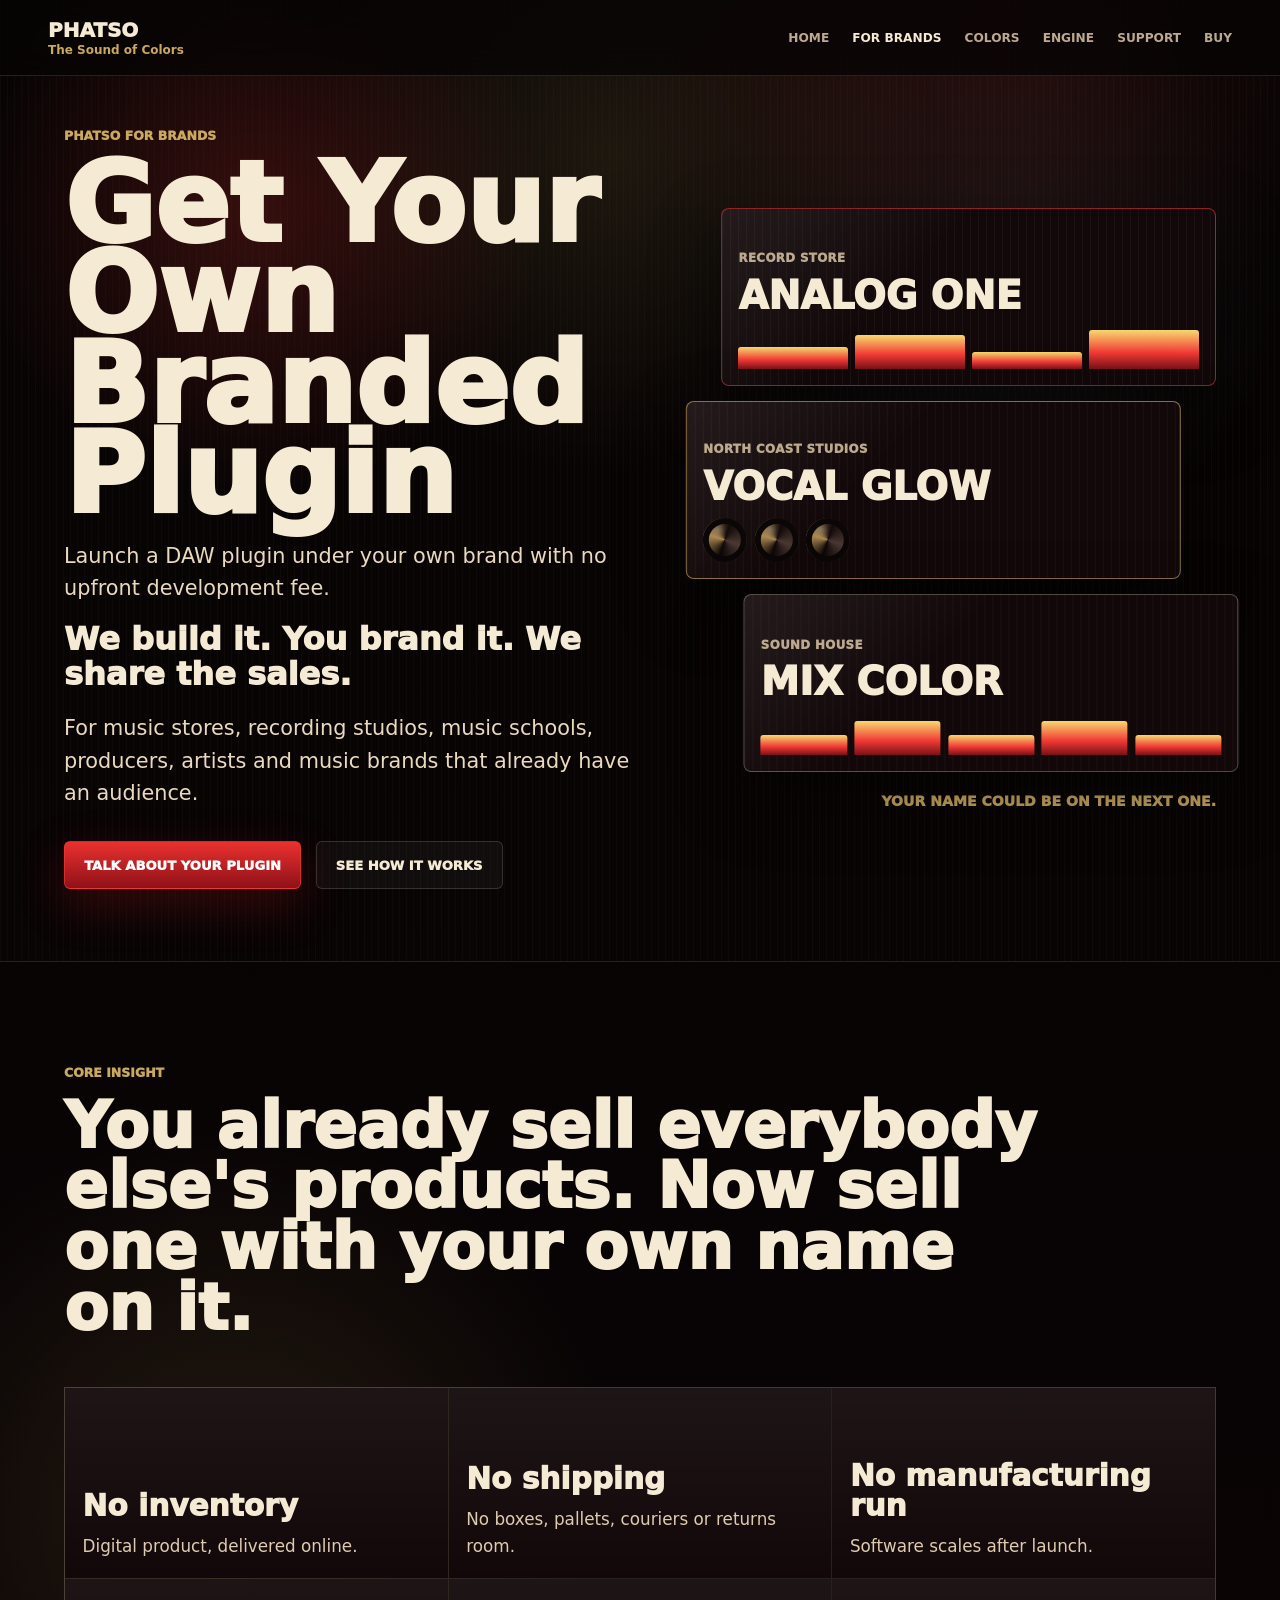
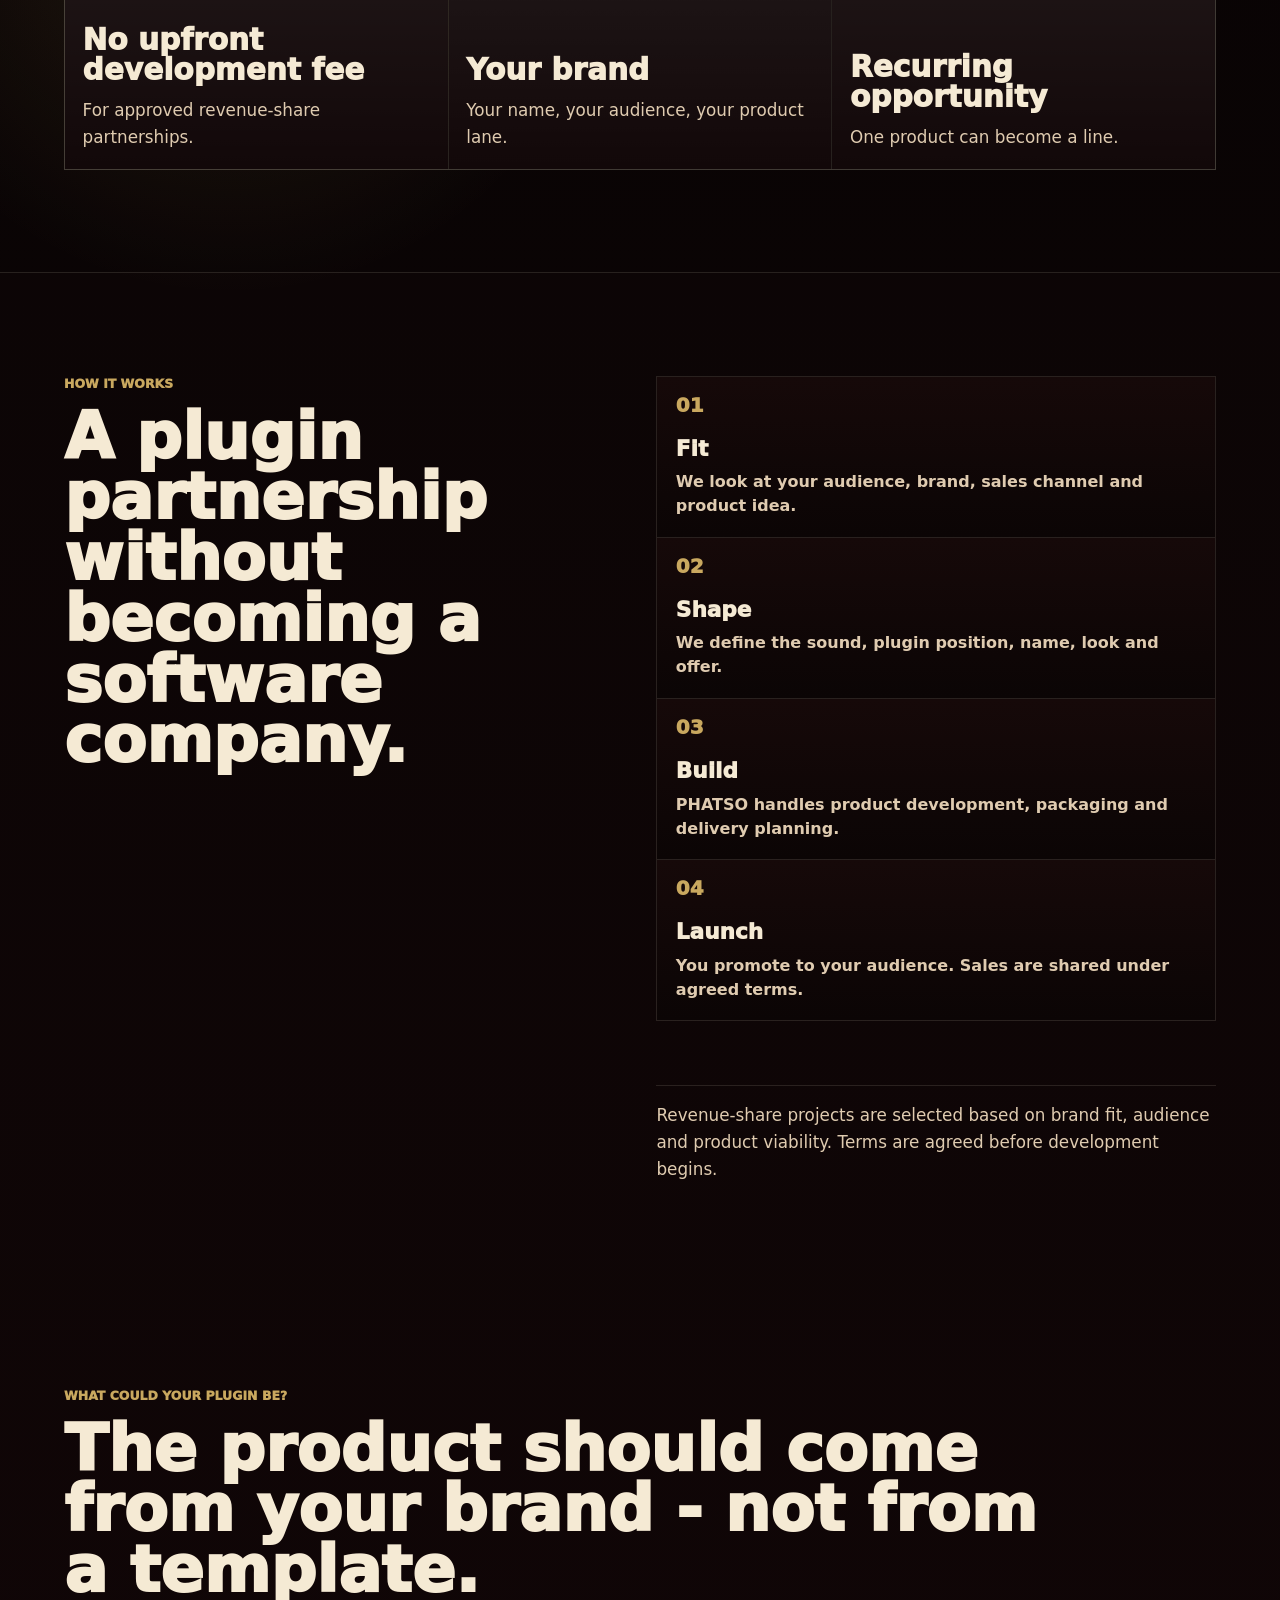
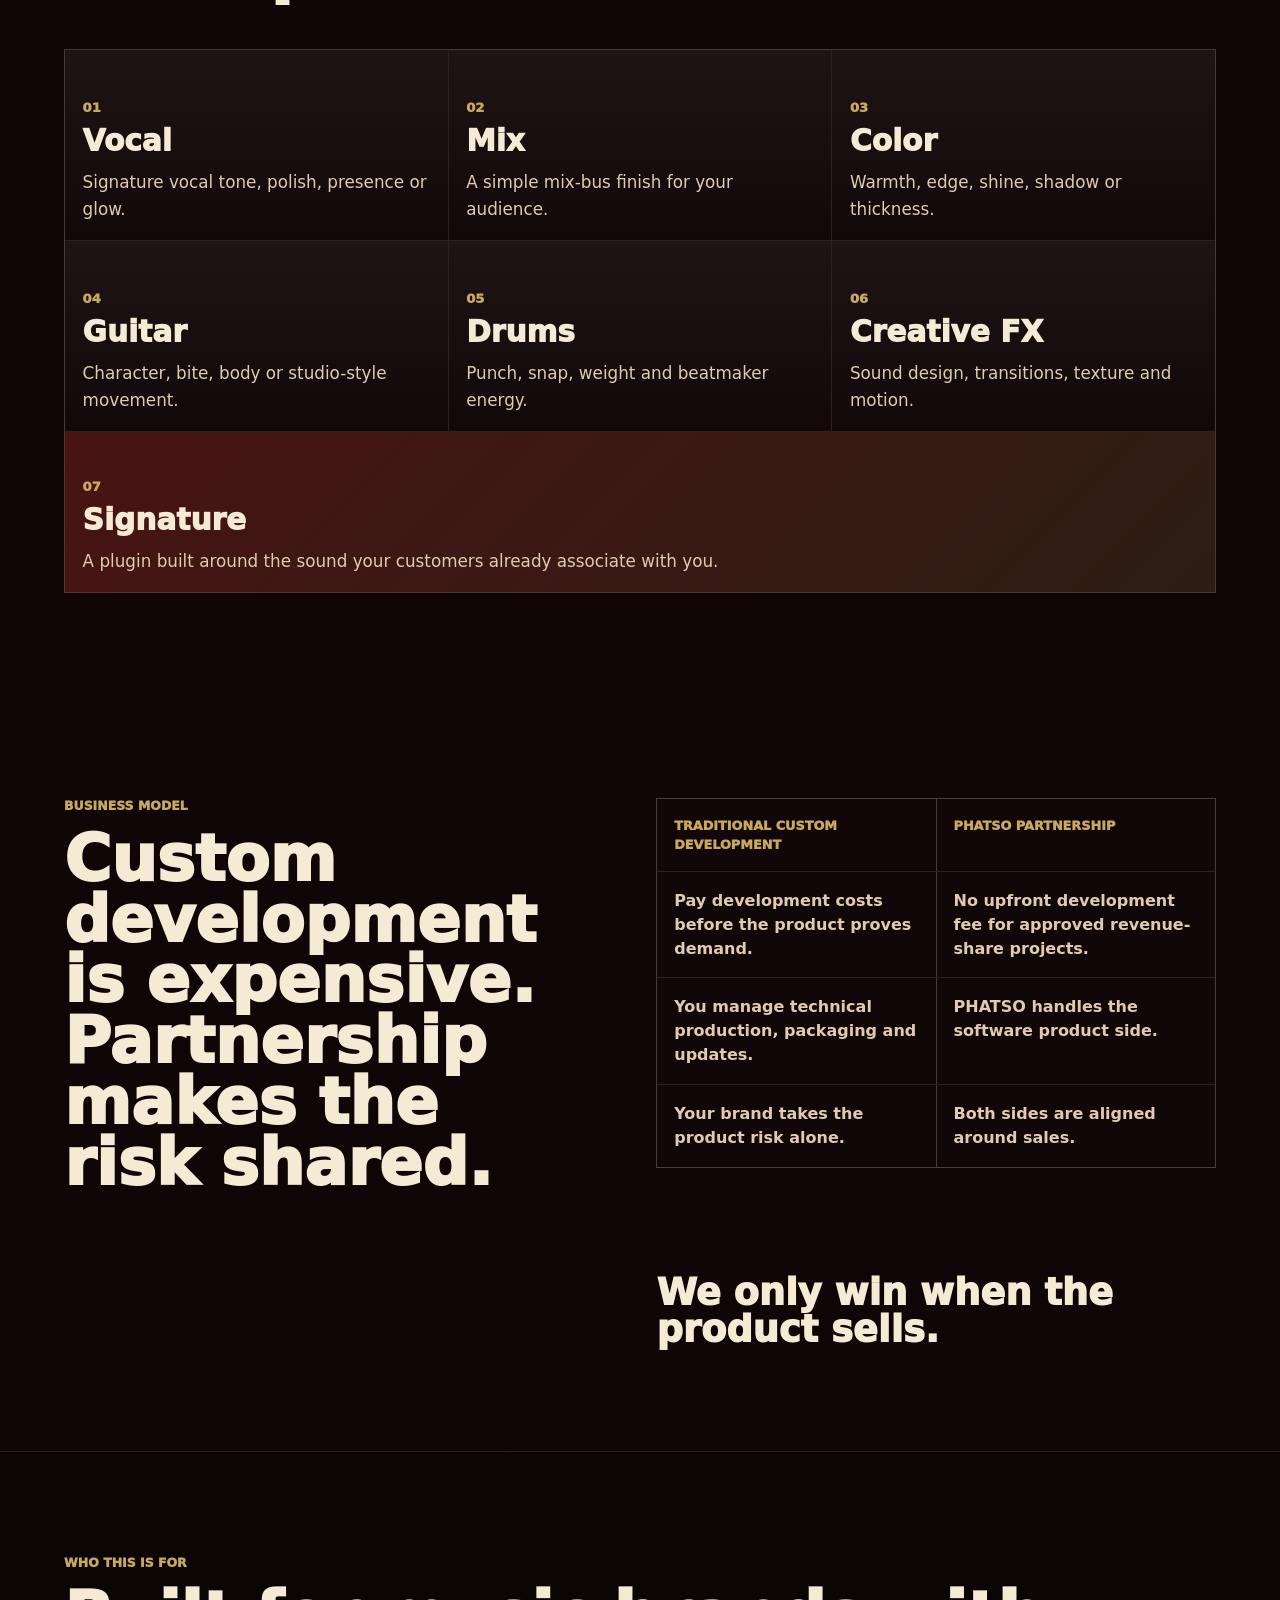
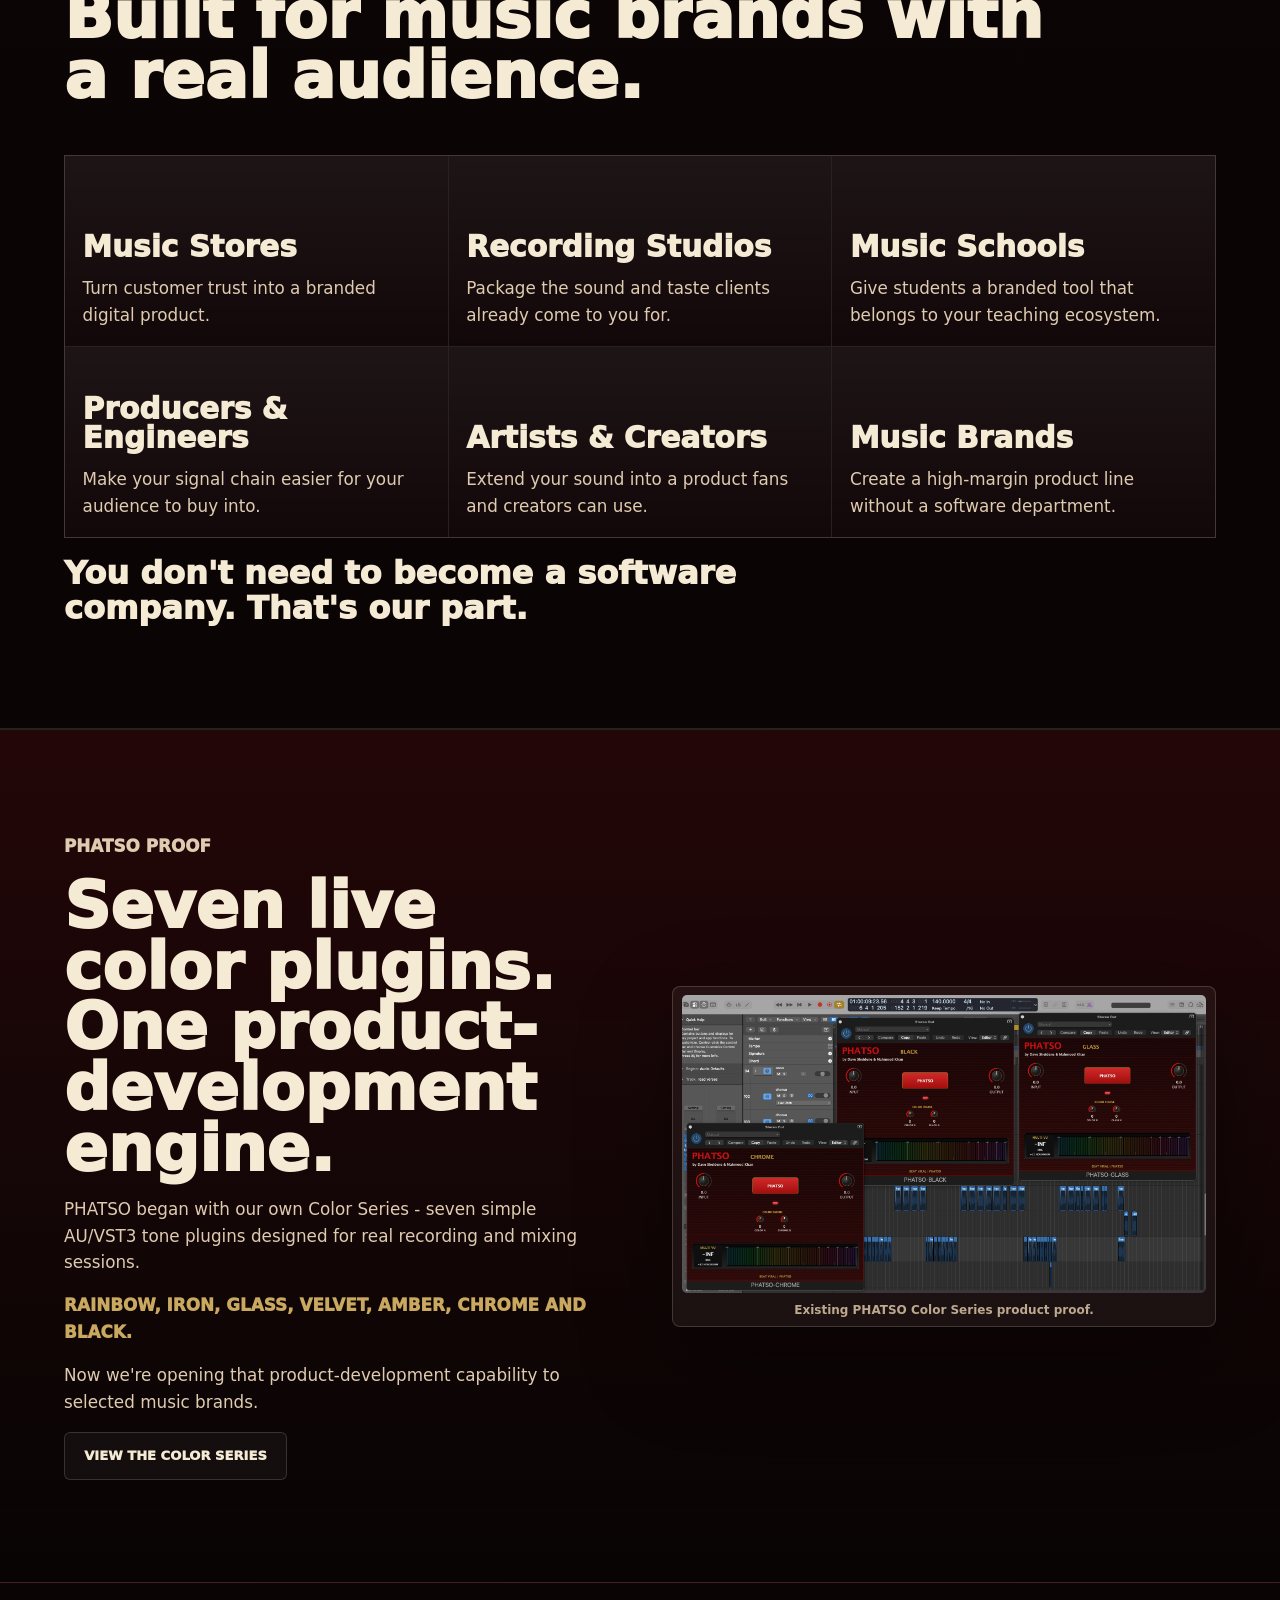
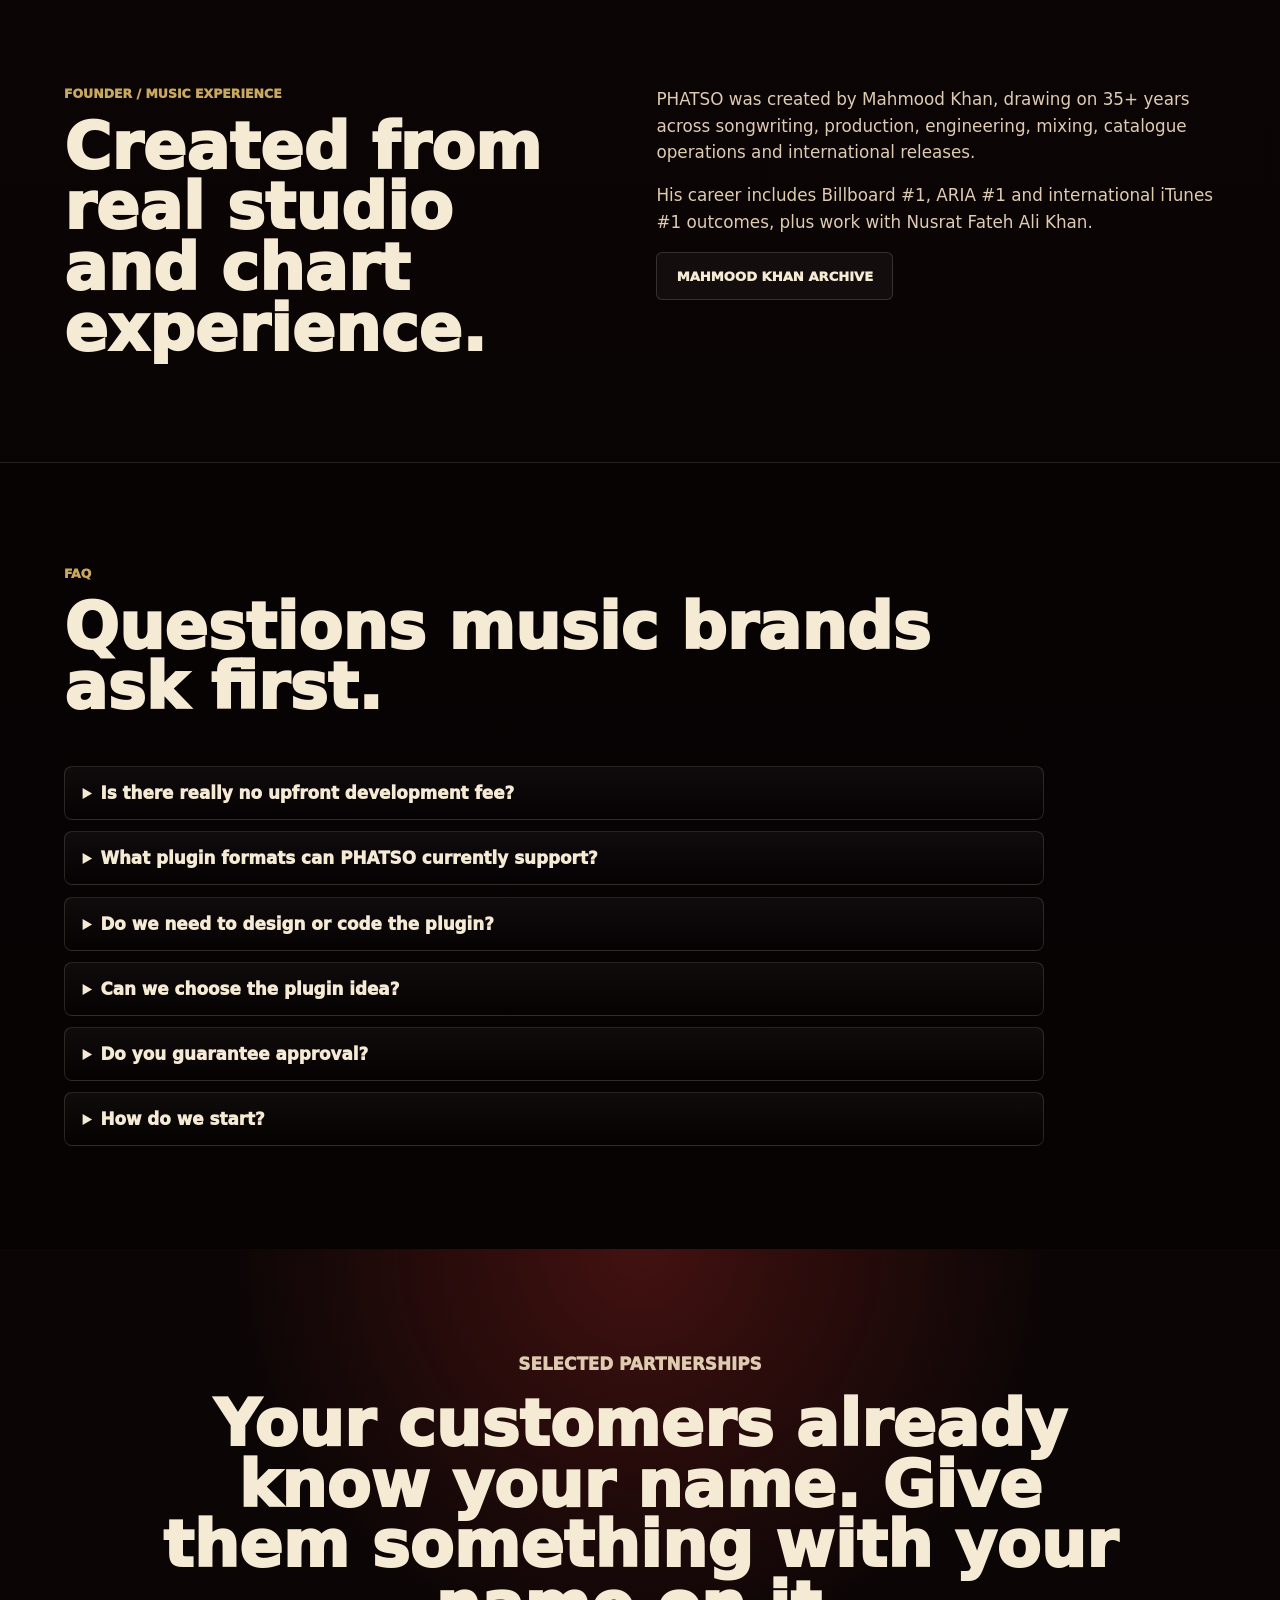
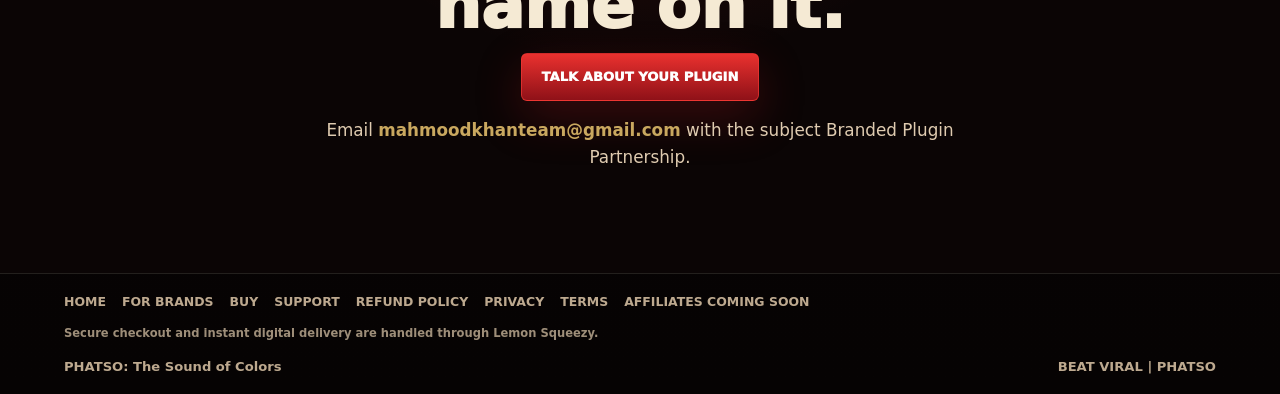
==== branded-plugins/index.html @ f22e4d5e "Add branded plugin partnerships page" ====
<!doctype html>
<html lang="en">
<head>
  <meta charset="utf-8">
  <meta name="viewport" content="width=device-width, initial-scale=1">
  <meta name="description" content="Get your own branded DAW plugin through PHATSO for music stores, studios, schools, producers, artists and music brands with an audience.">
  <link rel="canonical" href="https://beatviral.github.io/Phatso/branded-plugins/">
  <meta property="og:title" content="Get Your Own Branded Plugin | PHATSO For Brands">
  <meta property="og:description" content="Launch a DAW plugin under your own brand with no upfront development fee for approved revenue-share partnerships.">
  <meta property="og:type" content="website">
  <meta property="og:url" content="https://beatviral.github.io/Phatso/branded-plugins/">
  <meta property="og:image" content="https://beatviral.github.io/Phatso/assets/phatso-color-stack-black-glass-chrome.png">
  <meta name="twitter:card" content="summary_large_image">
  <meta name="twitter:title" content="Get Your Own Branded Plugin | PHATSO For Brands">
  <meta name="twitter:description" content="We build it. You brand it. We share the sales.">
  <meta name="twitter:image" content="https://beatviral.github.io/Phatso/assets/phatso-color-stack-black-glass-chrome.png">
  <title>Get Your Own Branded Plugin | PHATSO For Brands</title>
  <link rel="stylesheet" href="../styles.css?v=20260516e">
  <link rel="stylesheet" href="branded-plugins.css?v=20260822a">
</head>
<body class="brands-page">
  <header class="site-header" aria-label="PHATSO header">
    <a class="brand-mark" href="../index.html" aria-label="PHATSO home">
      <span>PHATSO</span>
      <small>The Sound of Colors</small>
    </a>
    <nav aria-label="Primary navigation">
      <a href="../index.html">Home</a>
      <a href="./" aria-current="page">For Brands</a>
      <a href="../index.html#colors">Colors</a>
      <a href="../index.html#engine">Engine</a>
      <a href="../support.html">Support</a>
      <a href="../index.html#buy">Buy</a>
    </nav>
  </header>

  <main id="top">
    <section class="brands-hero" aria-label="PHATSO for brands">
      <div class="hero-art" aria-hidden="true"></div>
      <div class="brands-hero-copy">
        <p class="eyebrow">PHATSO for brands</p>
        <h1>Get Your Own Branded Plugin</h1>
        <p class="hero-copy">
          Launch a DAW plugin under your own brand with no upfront development fee.
        </p>
        <p class="brand-punch">We build it. You brand it. We share the sales.</p>
        <p class="hero-copy">
          For music stores, recording studios, music schools, producers, artists
          and music brands that already have an audience.
        </p>
        <div class="hero-actions">
          <a class="button primary" href="mailto:mahmoodkhanteam@gmail.com?subject=Branded%20Plugin%20Partnership">Talk About Your Plugin</a>
          <a class="button ghost" href="#how-it-works">See How It Works</a>
        </div>
      </div>

      <div class="brand-plugin-stack" aria-label="Example branded plugin concepts">
        <article class="mock-plugin mock-store">
          <span>Record Store</span>
          <strong>Analog One</strong>
          <div class="mock-meter" aria-hidden="true"><i></i><i></i><i></i><i></i></div>
        </article>
        <article class="mock-plugin mock-studio">
          <span>North Coast Studios</span>
          <strong>Vocal Glow</strong>
          <div class="mock-knobs" aria-hidden="true"><i></i><i></i><i></i></div>
        </article>
        <article class="mock-plugin mock-house">
          <span>Sound House</span>
          <strong>Mix Color</strong>
          <div class="mock-strips" aria-hidden="true"><i></i><i></i><i></i><i></i><i></i></div>
        </article>
        <p>Your name could be on the next one.</p>
      </div>
    </section>

    <section class="section brands-insight">
      <div class="section-heading">
        <p class="eyebrow">Core insight</p>
        <h2>You already sell everybody else's products. Now sell one with your own name on it.</h2>
      </div>
      <div class="advantage-grid" aria-label="Branded plugin advantages">
        <article><h3>No inventory</h3><p>Digital product, delivered online.</p></article>
        <article><h3>No shipping</h3><p>No boxes, pallets, couriers or returns room.</p></article>
        <article><h3>No manufacturing run</h3><p>Software scales after launch.</p></article>
        <article><h3>No upfront development fee</h3><p>For approved revenue-share partnerships.</p></article>
        <article><h3>Your brand</h3><p>Your name, your audience, your product lane.</p></article>
        <article><h3>Recurring opportunity</h3><p>One product can become a line.</p></article>
      </div>
    </section>

    <section class="section brands-steps" id="how-it-works">
      <div>
        <p class="eyebrow">How it works</p>
        <h2>A plugin partnership without becoming a software company.</h2>
      </div>
      <ol class="brand-step-list">
        <li><strong>Fit</strong><span>We look at your audience, brand, sales channel and product idea.</span></li>
        <li><strong>Shape</strong><span>We define the sound, plugin position, name, look and offer.</span></li>
        <li><strong>Build</strong><span>PHATSO handles product development, packaging and delivery planning.</span></li>
        <li><strong>Launch</strong><span>You promote to your audience. Sales are shared under agreed terms.</span></li>
      </ol>
      <p class="qualification">
        Revenue-share projects are selected based on brand fit, audience and product viability.
        Terms are agreed before development begins.
      </p>
    </section>

    <section class="section plugin-types">
      <div class="section-heading">
        <p class="eyebrow">What could your plugin be?</p>
        <h2>The product should come from your brand - not from a template.</h2>
      </div>
      <div class="type-grid">
        <article><span>01</span><h3>Vocal</h3><p>Signature vocal tone, polish, presence or glow.</p></article>
        <article><span>02</span><h3>Mix</h3><p>A simple mix-bus finish for your audience.</p></article>
        <article><span>03</span><h3>Color</h3><p>Warmth, edge, shine, shadow or thickness.</p></article>
        <article><span>04</span><h3>Guitar</h3><p>Character, bite, body or studio-style movement.</p></article>
        <article><span>05</span><h3>Drums</h3><p>Punch, snap, weight and beatmaker energy.</p></article>
        <article><span>06</span><h3>Creative FX</h3><p>Sound design, transitions, texture and motion.</p></article>
        <article class="wide"><span>07</span><h3>Signature</h3><p>A plugin built around the sound your customers already associate with you.</p></article>
      </div>
    </section>

    <section class="section model-section">
      <div>
        <p class="eyebrow">Business model</p>
        <h2>Custom development is expensive. Partnership makes the risk shared.</h2>
      </div>
      <div class="model-compare" role="table" aria-label="Traditional custom development versus PHATSO partnership">
        <div role="row" class="model-head"><span role="columnheader">Traditional custom development</span><span role="columnheader">PHATSO partnership</span></div>
        <div role="row"><span role="cell">Pay development costs before the product proves demand.</span><span role="cell">No upfront development fee for approved revenue-share projects.</span></div>
        <div role="row"><span role="cell">You manage technical production, packaging and updates.</span><span role="cell">PHATSO handles the software product side.</span></div>
        <div role="row"><span role="cell">Your brand takes the product risk alone.</span><span role="cell">Both sides are aligned around sales.</span></div>
      </div>
      <p class="model-line">We only win when the product sells.</p>
    </section>

    <section class="section for-section">
      <div class="section-heading">
        <p class="eyebrow">Who this is for</p>
        <h2>Built for music brands with a real audience.</h2>
      </div>
      <div class="for-grid">
        <article><h3>Music Stores</h3><p>Turn customer trust into a branded digital product.</p></article>
        <article><h3>Recording Studios</h3><p>Package the sound and taste clients already come to you for.</p></article>
        <article><h3>Music Schools</h3><p>Give students a branded tool that belongs to your teaching ecosystem.</p></article>
        <article><h3>Producers &amp; Engineers</h3><p>Make your signal chain easier for your audience to buy into.</p></article>
        <article><h3>Artists &amp; Creators</h3><p>Extend your sound into a product fans and creators can use.</p></article>
        <article><h3>Music Brands</h3><p>Create a high-margin product line without a software department.</p></article>
      </div>
      <p class="brand-punch">You don't need to become a software company. That's our part.</p>
    </section>

    <section class="section phatso-proof">
      <div class="proof-copy">
        <p class="eyebrow">PHATSO proof</p>
        <h2>Seven live color plugins. One product-development engine.</h2>
        <p>
          PHATSO began with our own Color Series - seven simple AU/VST3 tone plugins
          designed for real recording and mixing sessions.
        </p>
        <p class="product-line">RAINBOW, IRON, GLASS, VELVET, AMBER, CHROME and BLACK.</p>
        <p>
          Now we're opening that product-development capability to selected music brands.
        </p>
        <a class="button ghost" href="../index.html#colors">View the Color Series</a>
      </div>
      <figure class="proof-image">
        <img src="../assets/phatso-color-stack-black-glass-chrome.png" alt="PHATSO BLACK, GLASS and CHROME plugins in a DAW session">
        <figcaption>Existing PHATSO Color Series product proof.</figcaption>
      </figure>
    </section>

    <section class="section founder-section">
      <div>
        <p class="eyebrow">Founder / music experience</p>
        <h2>Created from real studio and chart experience.</h2>
      </div>
      <div class="founder-copy">
        <p>
          PHATSO was created by Mahmood Khan, drawing on 35+ years across songwriting,
          production, engineering, mixing, catalogue operations and international releases.
        </p>
        <p>
          His career includes Billboard #1, ARIA #1 and international iTunes #1 outcomes,
          plus work with Nusrat Fateh Ali Khan.
        </p>
        <a class="button ghost" href="https://beatviral.github.io/mahmoodkhan/" target="_blank" rel="noopener">Mahmood Khan Archive</a>
      </div>
    </section>

    <section class="section faq-section" id="faq">
      <div class="section-heading">
        <p class="eyebrow">FAQ</p>
        <h2>Questions music brands ask first.</h2>
      </div>
      <div class="faq-list">
        <details>
          <summary>Is there really no upfront development fee?</summary>
          <p>For approved revenue-share partnerships, yes. PHATSO evaluates brand fit, audience and product viability before agreeing terms.</p>
        </details>
        <details>
          <summary>What plugin formats can PHATSO currently support?</summary>
          <p>Current PHATSO capability is macOS AU and VST3. Windows and AAX are not promised here unless agreed separately later.</p>
        </details>
        <details>
          <summary>Do we need to design or code the plugin?</summary>
          <p>No. PHATSO handles the software product side. Your role is brand direction, audience knowledge, feedback and promotion.</p>
        </details>
        <details>
          <summary>Can we choose the plugin idea?</summary>
          <p>Yes, but the final product direction is shaped together so it fits your brand and has a clear reason to exist.</p>
        </details>
        <details>
          <summary>Do you guarantee approval?</summary>
          <p>No. Revenue-share projects are selective because PHATSO only wants to build products with a real chance of selling.</p>
        </details>
        <details>
          <summary>How do we start?</summary>
          <p>Email the PHATSO team with your brand, audience, channel size and the type of plugin you think your customers would want.</p>
        </details>
      </div>
    </section>

    <section class="brand-final-cta">
      <p class="eyebrow">Selected partnerships</p>
      <h2>Your customers already know your name. Give them something with your name on it.</h2>
      <a class="button primary" href="mailto:mahmoodkhanteam@gmail.com?subject=Branded%20Plugin%20Partnership">Talk About Your Plugin</a>
      <p>Email <a href="mailto:mahmoodkhanteam@gmail.com?subject=Branded%20Plugin%20Partnership">mahmoodkhanteam@gmail.com</a> with the subject Branded Plugin Partnership.</p>
    </section>
  </main>

  <footer class="site-footer">
    <nav class="footer-nav" aria-label="Footer navigation">
      <a href="../index.html">Home</a>
      <a href="./">For Brands</a>
      <a href="https://phatso.lemonsqueezy.com/checkout/buy/368170a7-648a-4319-b9f5-aeb4636a27fd" target="_blank" rel="noopener">Buy</a>
      <a href="../support.html">Support</a>
      <a href="../refund.html">Refund Policy</a>
      <a href="../privacy.html">Privacy</a>
      <a href="../terms.html">Terms</a>
      <a href="../affiliates.html">Affiliates coming soon</a>
    </nav>
    <p class="platform-note">Secure checkout and instant digital delivery are handled through Lemon Squeezy.</p>
    <span>PHATSO: The Sound of Colors</span>
    <span>BEAT VIRAL | PHATSO</span>
  </footer>

  <script src="../script.js"></script>
</body>
</html>
---- styles.css ----
:root {
  --black: #070404;
  --panel: #120809;
  --panel-2: #1b0d0e;
  --red: #b01820;
  --red-hot: #f13a35;
  --gold: #c9a85f;
  --cream: #f5ead4;
  --muted: #bda98f;
  --line: rgba(245, 234, 212, 0.16);
  --shadow: rgba(0, 0, 0, 0.5);
  color-scheme: dark;
}

* {
  box-sizing: border-box;
}

html {
  scroll-behavior: smooth;
}

body {
  margin: 0;
  font-family: Inter, ui-sans-serif, system-ui, -apple-system, BlinkMacSystemFont, "Segoe UI", sans-serif;
  background:
    radial-gradient(circle at 20% 0%, rgba(176, 24, 32, 0.25), transparent 28rem),
    linear-gradient(180deg, #080404 0%, #100606 48%, #060303 100%);
  color: var(--cream);
  letter-spacing: 0;
}

a {
  color: inherit;
  text-decoration: none;
}

.site-header {
  position: fixed;
  z-index: 20;
  top: 0;
  left: 0;
  right: 0;
  display: flex;
  align-items: center;
  justify-content: space-between;
  gap: 1.5rem;
  min-height: 76px;
  padding: 1rem clamp(1rem, 4vw, 3rem);
  border-bottom: 1px solid rgba(245, 234, 212, 0.12);
  background: rgba(7, 4, 4, 0.78);
  backdrop-filter: blur(18px);
}

.brand-mark {
  display: grid;
  gap: 0.1rem;
}

.brand-mark span {
  font-weight: 950;
  font-size: 1.25rem;
}

.brand-mark small {
  color: var(--gold);
  font-size: 0.75rem;
  font-weight: 750;
}

nav {
  display: flex;
  flex-wrap: wrap;
  gap: clamp(0.65rem, 1.8vw, 1.45rem);
  color: var(--muted);
  font-weight: 800;
  font-size: 0.76rem;
  text-transform: uppercase;
}

nav a:hover {
  color: var(--cream);
}

nav a[aria-current="page"] {
  color: var(--cream);
}

.hero {
  position: relative;
  min-height: 92vh;
  display: grid;
  grid-template-columns: minmax(500px, 0.65fr) minmax(560px, 1.35fr);
  align-items: center;
  gap: clamp(1rem, 3vw, 3rem);
  padding: 8rem clamp(1rem, 3vw, 3.25rem) 4rem;
  overflow: hidden;
}

.page-hero {
  position: relative;
  min-height: 82vh;
  display: grid;
  align-items: center;
  padding: 8rem clamp(1rem, 5vw, 5rem) 4rem;
  overflow: hidden;
}

.page-hero-content {
  position: relative;
  max-width: 900px;
}

.page-hero h1 {
  max-width: 12ch;
  font-size: clamp(3rem, 8vw, 6.8rem);
  line-height: 0.88;
}

.affiliate-hero {
  background:
    linear-gradient(180deg, rgba(176, 24, 32, 0.16), rgba(0, 0, 0, 0)),
    #080404;
}

.partner-page {
  overflow: hidden;
}

.cb-hero {
  position: relative;
  min-height: 88vh;
  display: grid;
  align-items: center;
  padding: 8rem clamp(1rem, 5vw, 5rem) 4rem;
  overflow: hidden;
  background:
    linear-gradient(180deg, rgba(176, 24, 32, 0.24), rgba(0, 0, 0, 0.02)),
    #080404;
}

.cb-hero-inner {
  position: relative;
  max-width: 1060px;
}

.cb-hero h1 {
  max-width: 12ch;
  font-size: clamp(3.1rem, 8.3vw, 7.2rem);
  line-height: 0.9;
}

.cb-button {
  min-height: 58px;
  padding-inline: 1.45rem;
  font-size: 0.9rem;
}

.hero-art {
  position: absolute;
  inset: 0;
  opacity: 0.55;
  background-image:
    radial-gradient(circle at 20% 22%, rgba(241, 58, 53, 0.36), transparent 18rem),
    radial-gradient(circle at 48% 16%, rgba(201, 168, 95, 0.22), transparent 20rem),
    radial-gradient(circle at 78% 28%, rgba(190, 215, 220, 0.13), transparent 18rem),
    repeating-linear-gradient(90deg, rgba(245, 234, 212, 0.045) 0 1px, transparent 1px 7px),
    linear-gradient(90deg, rgba(7, 4, 4, 0.15), rgba(7, 4, 4, 0.8));
  background-size: cover;
  background-position: center;
  pointer-events: none;
}

.hero-content,
.plugin-face,
.hero-session {
  position: relative;
}

.eyebrow {
  margin: 0 0 1rem;
  color: var(--gold);
  font-size: 0.78rem;
  font-weight: 950;
  text-transform: uppercase;
}

h1 {
  margin: 0;
  max-width: 10ch;
  font-size: clamp(4.6rem, 14vw, 11rem);
  line-height: 0.78;
  font-weight: 1000;
}

.hero h1 {
  font-size: clamp(4.6rem, 7vw, 7.4rem);
}

.tagline {
  margin: 1.1rem 0 0;
  font-size: clamp(1.35rem, 3vw, 2.5rem);
  color: var(--gold);
  font-weight: 850;
}

.hero-copy {
  max-width: 640px;
  margin: 1.25rem 0 0;
  color: #e9d9bf;
  font-size: clamp(1.05rem, 1.7vw, 1.3rem);
  line-height: 1.55;
}

.hero-actions {
  display: flex;
  flex-wrap: wrap;
  gap: 0.9rem;
  margin-top: 2rem;
}

.hero-session {
  width: min(100%, 1040px);
  justify-self: end;
  margin: 0;
  padding: 0.55rem;
  border-radius: 8px;
  border: 1px solid rgba(245, 234, 212, 0.2);
  background: linear-gradient(180deg, rgba(255, 255, 255, 0.08), rgba(0, 0, 0, 0.44));
  box-shadow: 0 30px 90px var(--shadow);
}

.hero-session img {
  display: block;
  width: 100%;
  height: auto;
  border-radius: 5px;
}

.hero-session figcaption {
  margin-top: 0.65rem;
  color: var(--muted);
  font-size: 0.75rem;
  font-weight: 850;
  text-align: center;
}

.button {
  display: inline-flex;
  min-height: 48px;
  align-items: center;
  justify-content: center;
  padding: 0 1.2rem;
  border-radius: 6px;
  border: 1px solid var(--line);
  font-weight: 950;
  text-transform: uppercase;
  font-size: 0.82rem;
}

.button.primary {
  border-color: rgba(241, 58, 53, 0.65);
  background: linear-gradient(180deg, #ea312f, #8f1118);
  color: white;
  box-shadow: 0 16px 46px rgba(176, 24, 32, 0.28);
}

.button.ghost {
  background: rgba(255, 255, 255, 0.04);
  color: var(--cream);
}

.button-disabled {
  cursor: default;
  opacity: 0.68;
  pointer-events: none;
}

.plugin-face {
  width: min(100%, 430px);
  justify-self: end;
  padding: 1rem;
  border-radius: 8px;
  border: 1px solid rgba(245, 234, 212, 0.18);
  background:
    linear-gradient(130deg, rgba(255, 255, 255, 0.07), transparent 34%),
    repeating-linear-gradient(90deg, rgba(255,255,255,0.03) 0 1px, transparent 1px 5px),
    linear-gradient(180deg, #2a1113, #100606);
  box-shadow: 0 30px 90px var(--shadow);
}

.face-top {
  display: flex;
  justify-content: space-between;
  align-items: baseline;
  padding: 1rem 1rem 0.8rem;
  border-bottom: 1px solid rgba(245, 234, 212, 0.15);
}

.face-top span {
  font-size: 2rem;
  font-weight: 1000;
}

.face-top strong {
  color: var(--gold);
  font-size: 1.1rem;
}

.meter {
  margin: 1rem 0.35rem;
  padding: 0.75rem;
  border-radius: 6px;
  background: linear-gradient(180deg, #090606, #18100e);
  border: 1px solid rgba(245, 234, 212, 0.18);
}

.meter-labels {
  display: flex;
  justify-content: space-between;
  margin-bottom: 0.55rem;
  color: var(--gold);
  font-size: 0.68rem;
  font-weight: 900;
}

.meter-bars {
  position: relative;
  height: 82px;
  display: grid;
  grid-template-columns: repeat(36, 1fr);
  gap: 3px;
  align-items: end;
}

.meter-bars::before {
  content: "";
  position: absolute;
  inset: 0;
  background: repeating-linear-gradient(90deg, rgba(245,234,212,0.08) 0 1px, transparent 1px 9px);
}

.meter-bars i {
  position: relative;
  grid-column: span 6;
  height: calc(var(--n) * 1%);
  border-radius: 2px 2px 0 0;
  background: linear-gradient(180deg, #f9db73, #df482e 56%, #7b1419);
}

.controls {
  display: grid;
  grid-template-columns: 1fr 1fr;
  gap: 0.8rem;
  padding: 0.5rem 0.4rem 1rem;
}

.knob {
  min-height: 122px;
  display: grid;
  place-items: center;
  gap: 0.55rem;
  border-radius: 6px;
  background: rgba(0, 0, 0, 0.22);
  border: 1px solid rgba(245, 234, 212, 0.1);
}

.knob span {
  width: 64px;
  aspect-ratio: 1;
  border-radius: 50%;
  background:
    radial-gradient(circle at 34% 26%, rgba(255,255,255,0.18), transparent 18%),
    conic-gradient(from 18deg, #120909, #4b3833, #0d0607, #ad8a52, #120909);
  box-shadow: inset 0 0 0 7px #0c0707, 0 8px 20px rgba(0,0,0,0.45);
}

.knob b {
  color: var(--gold);
  font-size: 0.72rem;
}

.face-footer {
  text-align: center;
  color: var(--muted);
  font-weight: 900;
  font-size: 0.72rem;
  padding: 0.85rem 0 0.25rem;
  border-top: 1px solid rgba(245, 234, 212, 0.12);
}

.strip {
  display: grid;
  grid-template-columns: repeat(7, 1fr);
  border-block: 1px solid rgba(245, 234, 212, 0.14);
  background: rgba(0, 0, 0, 0.28);
}

.strip span {
  min-height: 64px;
  display: grid;
  place-items: center;
  color: var(--gold);
  font-size: 0.8rem;
  font-weight: 950;
  border-right: 1px solid rgba(245, 234, 212, 0.12);
}

.section {
  padding: clamp(4rem, 8vw, 7rem) clamp(1rem, 5vw, 5rem);
}

.intro {
  display: grid;
  grid-template-columns: minmax(0, 0.92fr) minmax(280px, 0.72fr);
  gap: clamp(2rem, 5vw, 5rem);
  align-items: start;
}

.plain-answer {
  display: grid;
  grid-template-columns: minmax(0, 0.9fr) minmax(280px, 0.75fr);
  gap: clamp(2rem, 5vw, 5rem);
  align-items: start;
  background:
    linear-gradient(180deg, rgba(245, 234, 212, 0.035), rgba(245, 234, 212, 0)),
    #0d0606;
  border-bottom: 1px solid rgba(245, 234, 212, 0.12);
}

h2 {
  margin: 0;
  font-size: clamp(2rem, 5vw, 4.8rem);
  line-height: 0.95;
  font-weight: 1000;
}

.intro p:last-child,
.answer-list p,
.proof p,
.buy-band p {
  color: #dfcbb0;
  line-height: 1.65;
  font-size: 1.06rem;
}

.answer-list {
  display: grid;
  gap: 1rem;
}

.answer-list p {
  margin: 0;
  padding-bottom: 1rem;
  border-bottom: 1px solid rgba(245, 234, 212, 0.12);
}

.color-grid {
  display: grid;
  grid-template-columns: repeat(4, minmax(0, 1fr));
  gap: 1px;
  background: rgba(245, 234, 212, 0.12);
  padding-top: 0;
}

.color-card {
  min-height: 280px;
  padding: 1.25rem;
  background:
    linear-gradient(180deg, rgba(255,255,255,0.05), transparent),
    var(--panel);
  display: grid;
  align-content: end;
}

.color-card span {
  color: var(--muted);
  font-weight: 900;
  font-size: 0.8rem;
}

.color-card h3 {
  margin: 3.5rem 0 0.55rem;
  font-size: 1.6rem;
  font-weight: 1000;
}

.color-card p {
  margin: 0;
  color: #d8c5aa;
  line-height: 1.5;
}

.rainbow { background-color: #1b0c13; }
.iron { background-color: #19120e; }
.glass { background-color: #111719; }
.velvet { background-color: #1a0e17; }
.amber { background-color: #21150a; }
.chrome { background-color: #111419; }
.black { background-color: #080607; }
.producer {
  background:
    linear-gradient(135deg, rgba(241, 58, 53, 0.22), rgba(255, 194, 51, 0.14)),
    #120708;
}

.section-heading {
  max-width: 980px;
  margin-bottom: clamp(2rem, 4vw, 3rem);
}

.partner-grid,
.asset-grid,
.copy-grid {
  display: grid;
  grid-template-columns: repeat(3, minmax(0, 1fr));
  gap: 1px;
  background: rgba(245, 234, 212, 0.12);
  border: 1px solid rgba(245, 234, 212, 0.12);
}

.partner-card,
.asset-card,
.copy-card {
  min-height: 250px;
  display: grid;
  align-content: end;
  gap: 0.8rem;
  padding: 1.25rem;
  background:
    linear-gradient(180deg, rgba(255,255,255,0.05), transparent),
    var(--panel);
}

.partner-card span {
  color: var(--muted);
  font-weight: 900;
  font-size: 0.8rem;
}

.partner-card h3,
.asset-card h3,
.copy-card h3 {
  margin: 0;
  color: var(--cream);
  font-size: clamp(1.05rem, 2vw, 1.28rem);
  line-height: 1.05;
  font-weight: 1000;
}

.partner-card p,
.asset-card p,
.copy-card p {
  margin: 0;
  color: #d8c5aa;
  line-height: 1.55;
}

.section-copy,
.support-copy p {
  max-width: 780px;
  margin: 1rem 0 0;
  color: #dfcbb0;
  line-height: 1.65;
  font-size: 1.06rem;
}

.cb-split,
.cb-commission,
.cb-support {
  display: grid;
  grid-template-columns: minmax(0, 0.9fr) minmax(280px, 0.75fr);
  gap: clamp(2rem, 5vw, 5rem);
  align-items: start;
  background: rgba(0, 0, 0, 0.22);
  border-block: 1px solid rgba(245, 234, 212, 0.12);
}

.cb-bullet-list {
  list-style: none;
  display: grid;
  gap: 0.9rem;
  margin: 0;
  padding: 0;
}

.cb-bullet-list li,
.step-list li {
  position: relative;
  padding: 0 0 0.9rem 1.25rem;
  border-bottom: 1px solid rgba(245, 234, 212, 0.12);
  color: #dfcbb0;
  line-height: 1.55;
  font-weight: 750;
}

.cb-bullet-list li::before {
  content: "";
  position: absolute;
  left: 0;
  top: 0.55rem;
  width: 0.45rem;
  height: 0.45rem;
  border-radius: 50%;
  background: var(--gold);
}

.cb-bullet-list.compact {
  gap: 0.75rem;
}

.commission-card {
  padding: clamp(1.25rem, 3vw, 2rem);
  border: 1px solid rgba(245, 234, 212, 0.14);
  background:
    linear-gradient(180deg, rgba(255, 255, 255, 0.05), transparent),
    #120809;
}

.cb-plugin-grid {
  display: grid;
  grid-template-columns: repeat(4, minmax(0, 1fr));
  gap: 1px;
  background: rgba(245, 234, 212, 0.12);
  border: 1px solid rgba(245, 234, 212, 0.12);
}

.cb-plugin-card {
  min-height: 300px;
  display: grid;
  align-content: end;
  gap: 0.85rem;
  padding: 1rem;
  background:
    linear-gradient(180deg, rgba(255,255,255,0.05), transparent),
    var(--panel);
}

.plugin-tile {
  min-height: 140px;
  display: grid;
  place-items: center;
  border: 1px solid rgba(245, 234, 212, 0.18);
  background:
    repeating-linear-gradient(90deg, rgba(255,255,255,0.045) 0 1px, transparent 1px 8px),
    linear-gradient(180deg, rgba(0, 0, 0, 0.18), rgba(0, 0, 0, 0.42));
  color: var(--gold);
  font-size: clamp(1rem, 2vw, 1.45rem);
  font-weight: 1000;
}

.cb-plugin-card h3 {
  margin: 0;
  font-size: 1.25rem;
  font-weight: 1000;
}

.cb-plugin-card p {
  margin: 0;
  color: #d8c5aa;
  line-height: 1.5;
}

.step-list {
  counter-reset: steps;
  list-style: none;
  display: grid;
  grid-template-columns: repeat(4, minmax(0, 1fr));
  gap: 1px;
  margin: 0;
  padding: 1px;
  background: rgba(245, 234, 212, 0.12);
}

.step-list li {
  counter-increment: steps;
  min-height: 180px;
  padding: 4rem 1.25rem 1.25rem;
  border: 0;
  background: linear-gradient(180deg, #160909, #0b0505);
}

.step-list li::before {
  content: counter(steps, decimal-leading-zero);
  position: absolute;
  top: 1.25rem;
  left: 1.25rem;
  color: var(--gold);
  font-size: 1.35rem;
  font-weight: 1000;
}

.video-showcase {
  display: grid;
  gap: clamp(1.5rem, 4vw, 2.5rem);
  background:
    linear-gradient(180deg, rgba(176, 24, 32, 0.15), rgba(0, 0, 0, 0.06)),
    #080404;
  border-block: 1px solid rgba(245, 234, 212, 0.12);
}

.video-frame {
  overflow: hidden;
  aspect-ratio: 16 / 9;
  border: 1px solid rgba(245, 234, 212, 0.16);
  border-radius: 8px;
  background: #050303;
  box-shadow: 0 24px 70px rgba(0, 0, 0, 0.34);
}

.video-frame iframe {
  display: block;
  width: 100%;
  height: 100%;
  border: 0;
}

.video-actions {
  display: flex;
  flex-wrap: wrap;
  gap: 0.85rem;
}

.affiliate-video {
  background:
    linear-gradient(180deg, rgba(201, 168, 95, 0.12), rgba(0, 0, 0, 0.04)),
    #080404;
}

.support-copy {
  display: grid;
  gap: 1rem;
}

.support-copy p {
  margin: 0;
  padding-bottom: 1rem;
  border-bottom: 1px solid rgba(245, 234, 212, 0.12);
}

.stat-grid {
  display: grid;
  grid-template-columns: repeat(3, minmax(0, 1fr));
  gap: 1px;
  background: rgba(245, 234, 212, 0.12);
  border: 1px solid rgba(245, 234, 212, 0.12);
}

.stat-card {
  min-height: 170px;
  display: grid;
  align-content: end;
  gap: 0.65rem;
  padding: 1.25rem;
  background: linear-gradient(180deg, #160909, #0b0505);
}

.stat-card span {
  color: var(--muted);
  font-size: 0.78rem;
  font-weight: 900;
  text-transform: uppercase;
}

.stat-card strong {
  color: var(--gold);
  font-size: clamp(1.35rem, 3vw, 2rem);
  line-height: 1;
}

.commission-band,
.rules-section {
  display: grid;
  grid-template-columns: minmax(0, 0.85fr) minmax(280px, 0.75fr);
  gap: clamp(2rem, 5vw, 5rem);
  align-items: start;
  border-top: 1px solid rgba(245, 234, 212, 0.12);
  border-bottom: 1px solid rgba(245, 234, 212, 0.12);
  background: rgba(0, 0, 0, 0.2);
}

.commission-band p {
  margin: 0;
  color: #dfcbb0;
  line-height: 1.65;
  font-size: 1.08rem;
}

.asset-card {
  min-height: 285px;
}

.asset-card .button {
  width: fit-content;
  margin-top: 0.35rem;
}

.copy-card {
  min-height: 230px;
  align-content: start;
}

.copy-card.wide {
  grid-column: span 3;
  min-height: 180px;
}

.rules-list {
  list-style: none;
  display: grid;
  gap: 0.9rem;
  margin: 0;
  padding: 0;
}

.rules-list li {
  padding-bottom: 0.9rem;
  border-bottom: 1px solid rgba(245, 234, 212, 0.12);
  color: #dfcbb0;
  font-weight: 760;
}

.affiliate-contact h2 {
  max-width: 980px;
}

.affiliate-contact .button {
  margin-top: 1rem;
}

.proof {
  display: grid;
  grid-template-columns: minmax(0, 1fr) minmax(280px, 0.6fr);
  gap: 1px;
  background: rgba(245, 234, 212, 0.12);
  padding: 1px;
  margin: clamp(2rem, 5vw, 5rem);
}

.proof-panel,
.format-panel {
  background: linear-gradient(180deg, #160909, #0b0505);
  padding: clamp(1.25rem, 4vw, 3rem);
}

blockquote {
  margin: 0;
  font-size: clamp(1.8rem, 4vw, 4.2rem);
  line-height: 1.02;
  font-weight: 950;
}

.format-panel ul {
  list-style: none;
  padding: 0;
  margin: 1.5rem 0 0;
  display: grid;
  gap: 0.85rem;
}

.format-panel li {
  padding-bottom: 0.85rem;
  border-bottom: 1px solid rgba(245, 234, 212, 0.12);
  color: #ddccb2;
  font-weight: 700;
}

.buy-band {
  min-height: 460px;
  display: grid;
  place-items: center;
  text-align: center;
  padding: clamp(4rem, 8vw, 7rem) 1rem;
  background:
    linear-gradient(180deg, rgba(176, 24, 32, 0.22), rgba(0, 0, 0, 0.2)),
    #0b0505;
}

.buy-band h2 {
  max-width: 900px;
}

.buy-band .button {
  margin-top: 1rem;
}

.launch-badge {
  display: inline-grid;
  gap: 0.28rem;
  margin: 1.15rem auto 0.25rem;
  padding: 0.8rem 1.1rem;
  border: 1px solid rgba(255, 194, 51, 0.55);
  border-radius: 8px;
  background:
    linear-gradient(180deg, rgba(255, 194, 51, 0.2), rgba(176, 24, 32, 0.2)),
    rgba(10, 5, 5, 0.86);
  box-shadow: 0 18px 48px rgba(241, 58, 53, 0.22);
  color: var(--cream);
  text-transform: uppercase;
}

.launch-badge span {
  color: var(--gold);
  font-size: 0.72rem;
  font-weight: 950;
}

.launch-badge strong {
  font-size: clamp(1rem, 2vw, 1.35rem);
  font-weight: 950;
}

.launch-badge em {
  color: #ffe0a4;
  font-size: 0.82rem;
  font-style: normal;
  font-weight: 850;
}

.buy-band small {
  color: var(--muted);
  font-weight: 700;
}

footer {
  display: flex;
  flex-wrap: wrap;
  justify-content: space-between;
  gap: 1rem;
  padding: 1.25rem clamp(1rem, 5vw, 5rem);
  color: var(--muted);
  border-top: 1px solid rgba(245, 234, 212, 0.12);
  font-size: 0.82rem;
  font-weight: 800;
}

.site-footer {
  align-items: flex-start;
}

.footer-nav {
  width: 100%;
  gap: 1rem;
  font-size: 0.78rem;
}

.platform-note {
  flex-basis: 100%;
  max-width: 1180px;
  margin: 0;
  color: #9e8e79;
  font-size: 0.72rem;
  line-height: 1.55;
  font-weight: 650;
}

.support-summary,
.policy-section {
  display: grid;
  grid-template-columns: minmax(0, 0.9fr) minmax(280px, 0.75fr);
  gap: clamp(2rem, 5vw, 5rem);
  align-items: start;
  background: rgba(0, 0, 0, 0.2);
  border-top: 1px solid rgba(245, 234, 212, 0.12);
}

.policy-hero {
  background:
    linear-gradient(180deg, rgba(176, 24, 32, 0.16), rgba(0, 0, 0, 0)),
    #080404;
}

@media (max-width: 980px) {
  .hero,
  .plain-answer,
  .intro,
  .support-summary,
  .policy-section,
  .cb-split,
  .cb-commission,
  .cb-support,
  .commission-band,
  .rules-section,
  .proof {
    grid-template-columns: 1fr;
  }

  .plugin-face,
  .hero-session {
    justify-self: start;
  }

  .color-grid {
    grid-template-columns: repeat(2, minmax(0, 1fr));
  }

  .cb-plugin-grid,
  .stat-grid,
  .step-list {
    grid-template-columns: repeat(2, minmax(0, 1fr));
  }

  .partner-grid,
  .asset-grid,
  .copy-grid {
    grid-template-columns: repeat(2, minmax(0, 1fr));
  }

  .copy-card.wide {
    grid-column: span 2;
  }

  .strip {
    grid-template-columns: repeat(4, 1fr);
  }
}

@media (max-width: 640px) {
  .site-header {
    position: static;
    align-items: flex-start;
    flex-direction: column;
  }

  nav {
    width: 100%;
    gap: 0.55rem 0.8rem;
    font-size: 0.68rem;
  }

  .page-hero {
    min-height: auto;
    padding-top: 3.5rem;
  }

  .cb-hero {
    min-height: auto;
    padding-top: 3.5rem;
  }

  .page-hero h1 {
    font-size: clamp(2.9rem, 17vw, 4.7rem);
    line-height: 0.92;
  }

  .cb-hero h1 {
    max-width: 10ch;
    font-size: clamp(2.8rem, 14vw, 4.5rem);
    line-height: 0.94;
  }

  .hero {
    padding-top: 3.5rem;
    min-height: auto;
  }

  h1 {
    font-size: clamp(4.3rem, 25vw, 7rem);
  }

  .hero-actions,
  footer {
    flex-direction: column;
  }

  .button {
    width: 100%;
  }

  .strip,
  .color-grid,
  .cb-plugin-grid,
  .stat-grid,
  .step-list,
  .partner-grid,
  .asset-grid,
  .copy-grid {
    grid-template-columns: 1fr;
  }

  .copy-card.wide {
    grid-column: span 1;
  }

  .color-card {
    min-height: 210px;
  }
}
---- branded-plugins/branded-plugins.css ----
.brands-page {
  background:
    radial-gradient(circle at 78% 0%, rgba(241, 58, 53, 0.2), transparent 24rem),
    radial-gradient(circle at 18% 18%, rgba(201, 168, 95, 0.16), transparent 24rem),
    linear-gradient(180deg, #070404 0%, #110607 45%, #060303 100%);
}

.brands-hero {
  position: relative;
  min-height: 94vh;
  display: grid;
  grid-template-columns: minmax(0, 0.9fr) minmax(420px, 0.75fr);
  align-items: center;
  gap: clamp(2rem, 5vw, 5rem);
  padding: 8rem clamp(1rem, 5vw, 5rem) 4.5rem;
  overflow: hidden;
}

.brands-hero-copy,
.brand-plugin-stack {
  position: relative;
}

.brands-hero h1 {
  max-width: 11ch;
  font-size: clamp(3.8rem, 8.6vw, 8.8rem);
  line-height: 0.82;
}

.brand-punch {
  max-width: 760px;
  margin: 1.1rem 0 0;
  color: var(--cream);
  font-size: clamp(1.35rem, 2.5vw, 2.15rem);
  line-height: 1.1;
  font-weight: 1000;
}

.brand-plugin-stack {
  display: grid;
  gap: 0.95rem;
  align-self: center;
}

.brand-plugin-stack > p {
  margin: 0.35rem 0 0;
  color: var(--gold);
  font-size: 0.88rem;
  font-weight: 950;
  text-align: right;
  text-transform: uppercase;
}

.mock-plugin {
  min-height: 178px;
  display: grid;
  align-content: end;
  gap: 0.85rem;
  padding: 1rem;
  border: 1px solid rgba(245, 234, 212, 0.18);
  border-radius: 8px;
  background:
    linear-gradient(135deg, rgba(255, 255, 255, 0.08), transparent 38%),
    repeating-linear-gradient(90deg, rgba(255,255,255,0.035) 0 1px, transparent 1px 8px),
    #120809;
  box-shadow: 0 24px 70px rgba(0, 0, 0, 0.42);
}

.mock-plugin:nth-child(2) {
  transform: translateX(-2.2rem);
}

.mock-plugin:nth-child(3) {
  transform: translateX(1.4rem);
}

.mock-plugin span {
  color: var(--muted);
  font-size: 0.74rem;
  font-weight: 950;
  letter-spacing: 0.03em;
  text-transform: uppercase;
}

.mock-plugin strong {
  color: var(--cream);
  font-size: clamp(1.7rem, 3vw, 2.65rem);
  line-height: 0.9;
  font-weight: 1000;
  text-transform: uppercase;
}

.mock-store { border-color: rgba(241, 58, 53, 0.55); }
.mock-studio { border-color: rgba(201, 168, 95, 0.64); }
.mock-house { border-color: rgba(245, 234, 212, 0.28); }

.mock-meter,
.mock-knobs,
.mock-strips {
  display: flex;
  align-items: end;
  gap: 0.45rem;
  min-height: 42px;
}

.mock-meter i,
.mock-strips i {
  display: block;
  width: 100%;
  border-radius: 3px 3px 0 0;
  background: linear-gradient(180deg, #f8d86e, #f13a35 58%, #7a1117);
}

.mock-meter i:nth-child(1) { height: 22px; }
.mock-meter i:nth-child(2) { height: 34px; }
.mock-meter i:nth-child(3) { height: 17px; }
.mock-meter i:nth-child(4) { height: 39px; }
.mock-strips i:nth-child(odd) { height: 20px; }
.mock-strips i:nth-child(even) { height: 34px; }

.mock-knobs i {
  width: 44px;
  aspect-ratio: 1;
  border-radius: 50%;
  background:
    radial-gradient(circle at 34% 26%, rgba(255,255,255,0.2), transparent 18%),
    conic-gradient(from 18deg, #120909, #4b3833, #0d0607, #ad8a52, #120909);
  box-shadow: inset 0 0 0 6px #0c0707;
}

.brands-insight,
.for-section {
  background: rgba(0, 0, 0, 0.18);
  border-block: 1px solid rgba(245, 234, 212, 0.12);
}

.advantage-grid,
.type-grid,
.for-grid {
  display: grid;
  grid-template-columns: repeat(3, minmax(0, 1fr));
  gap: 1px;
  background: rgba(245, 234, 212, 0.12);
  border: 1px solid rgba(245, 234, 212, 0.12);
}

.advantage-grid article,
.type-grid article,
.for-grid article {
  min-height: 190px;
  display: grid;
  align-content: end;
  gap: 0.75rem;
  padding: 1.1rem;
  background:
    linear-gradient(180deg, rgba(255,255,255,0.05), transparent),
    var(--panel);
}

.advantage-grid h3,
.type-grid h3,
.for-grid h3 {
  margin: 0;
  font-size: clamp(1.25rem, 2.4vw, 1.85rem);
  line-height: 1;
  font-weight: 1000;
}

.advantage-grid p,
.type-grid p,
.for-grid p,
.founder-copy p,
.proof-copy p,
.qualification,
.brand-final-cta p {
  margin: 0;
  color: #dfcbb0;
  font-size: 1.05rem;
  line-height: 1.6;
}

.brands-steps,
.model-section,
.founder-section {
  display: grid;
  grid-template-columns: minmax(0, 0.85fr) minmax(280px, 0.9fr);
  gap: clamp(2rem, 5vw, 5rem);
  align-items: start;
}

.brand-step-list {
  counter-reset: brand-steps;
  list-style: none;
  display: grid;
  gap: 1px;
  margin: 0;
  padding: 1px;
  background: rgba(245, 234, 212, 0.12);
}

.brand-step-list li {
  counter-increment: brand-steps;
  position: relative;
  min-height: 150px;
  display: grid;
  align-content: end;
  gap: 0.6rem;
  padding: 3.7rem 1.15rem 1.15rem;
  background: linear-gradient(180deg, #160909, #0b0505);
}

.brand-step-list li::before {
  content: counter(brand-steps, decimal-leading-zero);
  position: absolute;
  top: 1rem;
  left: 1.15rem;
  color: var(--gold);
  font-size: 1.25rem;
  font-weight: 1000;
}

.brand-step-list strong {
  color: var(--cream);
  font-size: 1.35rem;
  font-weight: 1000;
}

.brand-step-list span {
  color: #dfcbb0;
  line-height: 1.5;
  font-weight: 720;
}

.qualification {
  grid-column: 2;
  padding-top: 1rem;
  border-top: 1px solid rgba(245, 234, 212, 0.12);
}

.type-grid article span {
  color: var(--gold);
  font-size: 0.82rem;
  font-weight: 950;
}

.type-grid .wide {
  grid-column: span 3;
  min-height: 160px;
  background:
    linear-gradient(135deg, rgba(241, 58, 53, 0.24), rgba(201, 168, 95, 0.14)),
    #120708;
}

.model-compare {
  display: grid;
  border: 1px solid rgba(245, 234, 212, 0.13);
  background: rgba(245, 234, 212, 0.12);
  gap: 1px;
}

.model-compare div {
  display: grid;
  grid-template-columns: 1fr 1fr;
  gap: 1px;
  background: rgba(245, 234, 212, 0.12);
}

.model-compare span {
  padding: 1.05rem;
  background: #110708;
  color: #dfcbb0;
  line-height: 1.5;
  font-weight: 720;
}

.model-compare .model-head span {
  color: var(--gold);
  font-size: 0.8rem;
  font-weight: 1000;
  text-transform: uppercase;
}

.model-line {
  grid-column: 2;
  margin: 1.1rem 0 0;
  color: var(--cream);
  font-size: clamp(1.45rem, 3vw, 2.3rem);
  line-height: 1;
  font-weight: 1000;
}

.phatso-proof {
  display: grid;
  grid-template-columns: minmax(0, 0.8fr) minmax(340px, 0.8fr);
  gap: clamp(2rem, 5vw, 4rem);
  align-items: center;
  background:
    linear-gradient(180deg, rgba(176, 24, 32, 0.16), rgba(0, 0, 0, 0.05)),
    #080404;
  border-block: 1px solid rgba(245, 234, 212, 0.12);
}

.proof-copy {
  display: grid;
  gap: 1rem;
}

.proof-copy .button {
  width: fit-content;
}

.product-line {
  color: var(--gold) !important;
  font-weight: 1000;
  text-transform: uppercase;
}

.proof-image {
  margin: 0;
  padding: 0.55rem;
  border: 1px solid rgba(245, 234, 212, 0.18);
  border-radius: 8px;
  background: rgba(255, 255, 255, 0.05);
  box-shadow: 0 30px 90px rgba(0, 0, 0, 0.4);
}

.proof-image img {
  display: block;
  width: 100%;
  height: auto;
  border-radius: 5px;
}

.proof-image figcaption {
  margin-top: 0.65rem;
  color: var(--muted);
  font-size: 0.75rem;
  font-weight: 850;
  text-align: center;
}

.founder-copy {
  display: grid;
  gap: 1rem;
}

.founder-copy .button {
  width: fit-content;
}

.faq-section {
  background: rgba(0, 0, 0, 0.18);
  border-top: 1px solid rgba(245, 234, 212, 0.12);
}

.faq-list {
  display: grid;
  gap: 0.7rem;
  max-width: 980px;
}

.faq-list details {
  border: 1px solid rgba(245, 234, 212, 0.14);
  border-radius: 8px;
  background: linear-gradient(180deg, rgba(255,255,255,0.04), rgba(0,0,0,0.16));
}

.faq-list summary {
  cursor: pointer;
  padding: 1rem 1.1rem;
  color: var(--cream);
  font-size: 1.05rem;
  font-weight: 950;
}

.faq-list p {
  margin: 0;
  padding: 0 1.1rem 1.1rem;
  color: #dfcbb0;
  line-height: 1.6;
}

.brand-final-cta {
  min-height: 460px;
  display: grid;
  place-items: center;
  gap: 1rem;
  text-align: center;
  padding: clamp(4rem, 8vw, 7rem) 1rem;
  background:
    radial-gradient(circle at 50% 0%, rgba(241, 58, 53, 0.24), transparent 26rem),
    #0b0505;
}

.brand-final-cta h2 {
  max-width: 980px;
}

.brand-final-cta p:last-child {
  max-width: 720px;
}

.brand-final-cta a:not(.button) {
  color: var(--gold);
  font-weight: 900;
}

@media (prefers-reduced-motion: reduce) {
  html {
    scroll-behavior: auto;
  }

  .mock-plugin {
    transform: none !important;
  }
}

@media (max-width: 980px) {
  .brands-hero,
  .brands-steps,
  .model-section,
  .founder-section,
  .phatso-proof {
    grid-template-columns: 1fr;
  }

  .qualification,
  .model-line {
    grid-column: auto;
  }

  .mock-plugin:nth-child(2),
  .mock-plugin:nth-child(3) {
    transform: none;
  }

  .advantage-grid,
  .type-grid,
  .for-grid {
    grid-template-columns: repeat(2, minmax(0, 1fr));
  }

  .type-grid .wide {
    grid-column: span 2;
  }
}

@media (max-width: 640px) {
  .brands-hero {
    min-height: auto;
    padding-top: 3.5rem;
  }

  .brands-hero h1 {
    font-size: clamp(3.1rem, 18vw, 4.6rem);
    line-height: 0.9;
  }

  .brand-plugin-stack > p {
    text-align: left;
  }

  .advantage-grid,
  .type-grid,
  .for-grid,
  .model-compare div {
    grid-template-columns: 1fr;
  }

  .type-grid .wide {
    grid-column: span 1;
  }

  .proof-copy .button,
  .founder-copy .button {
    width: 100%;
  }
}
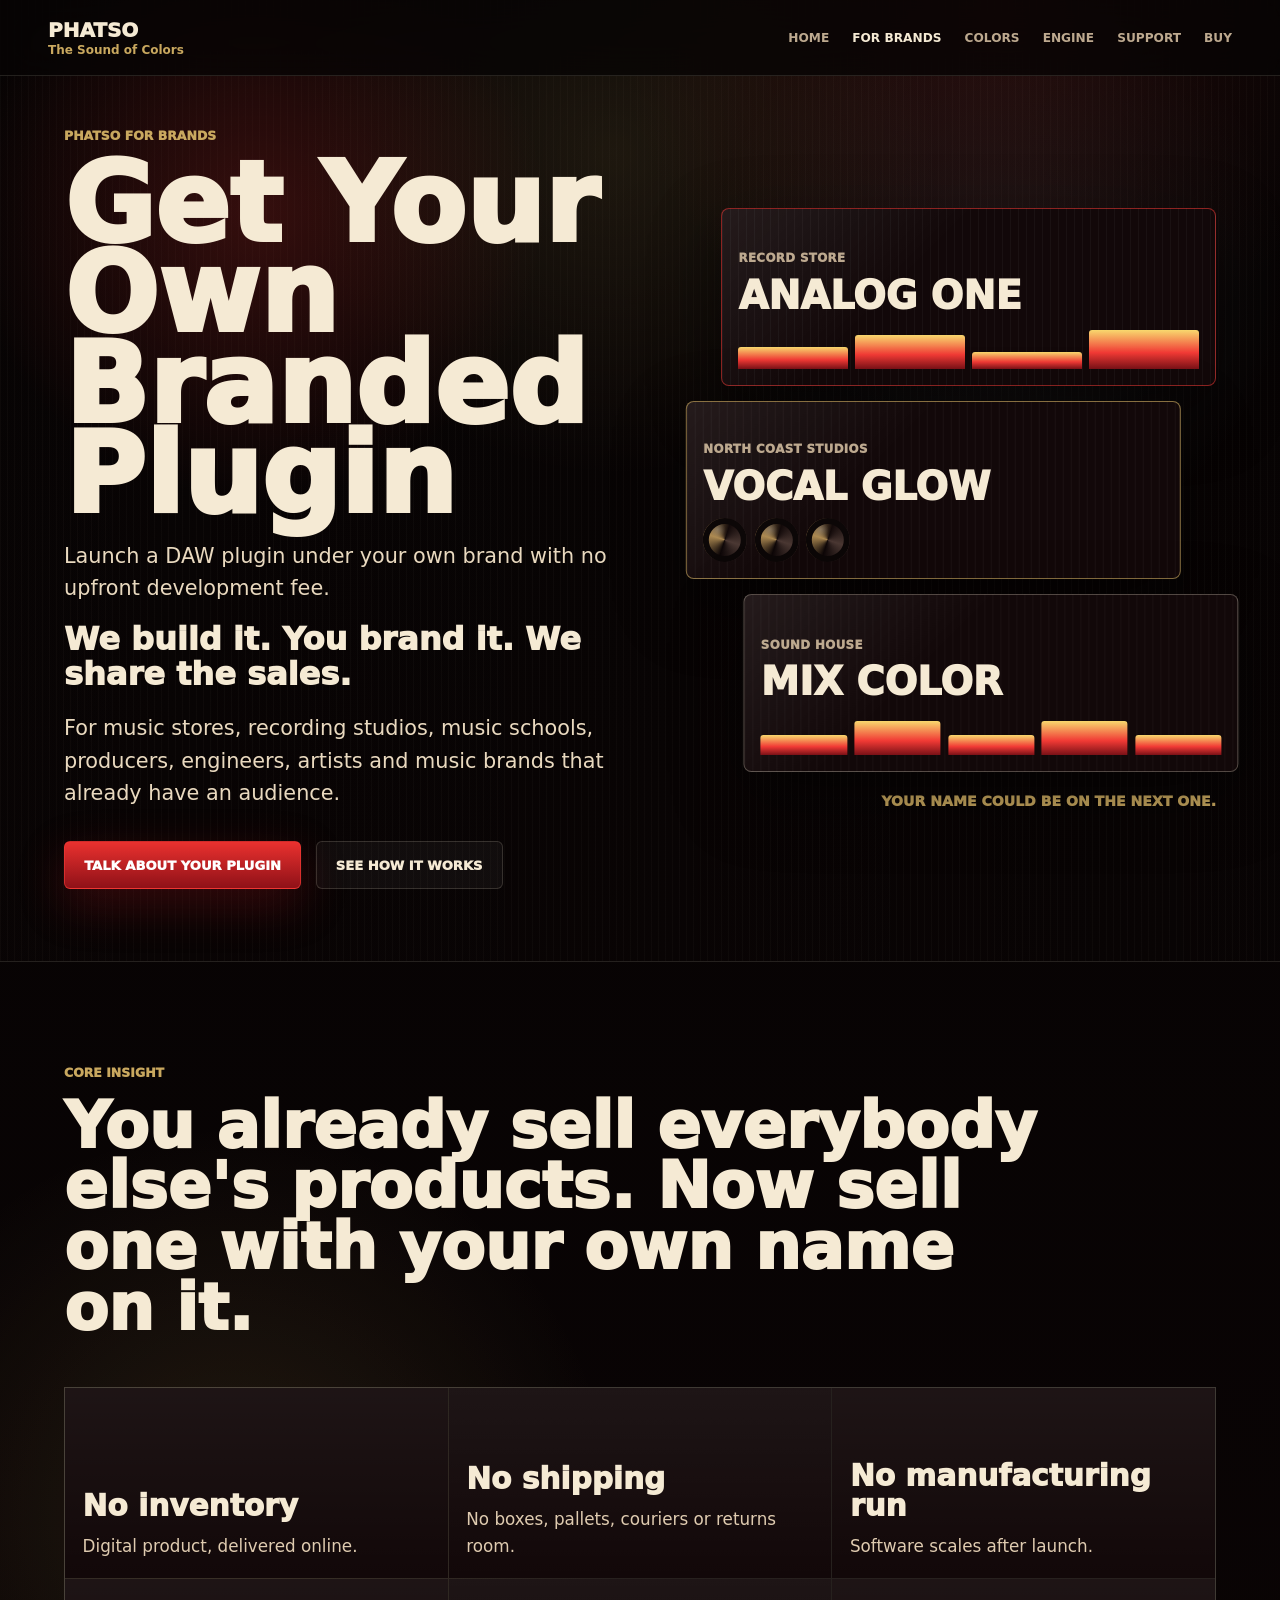
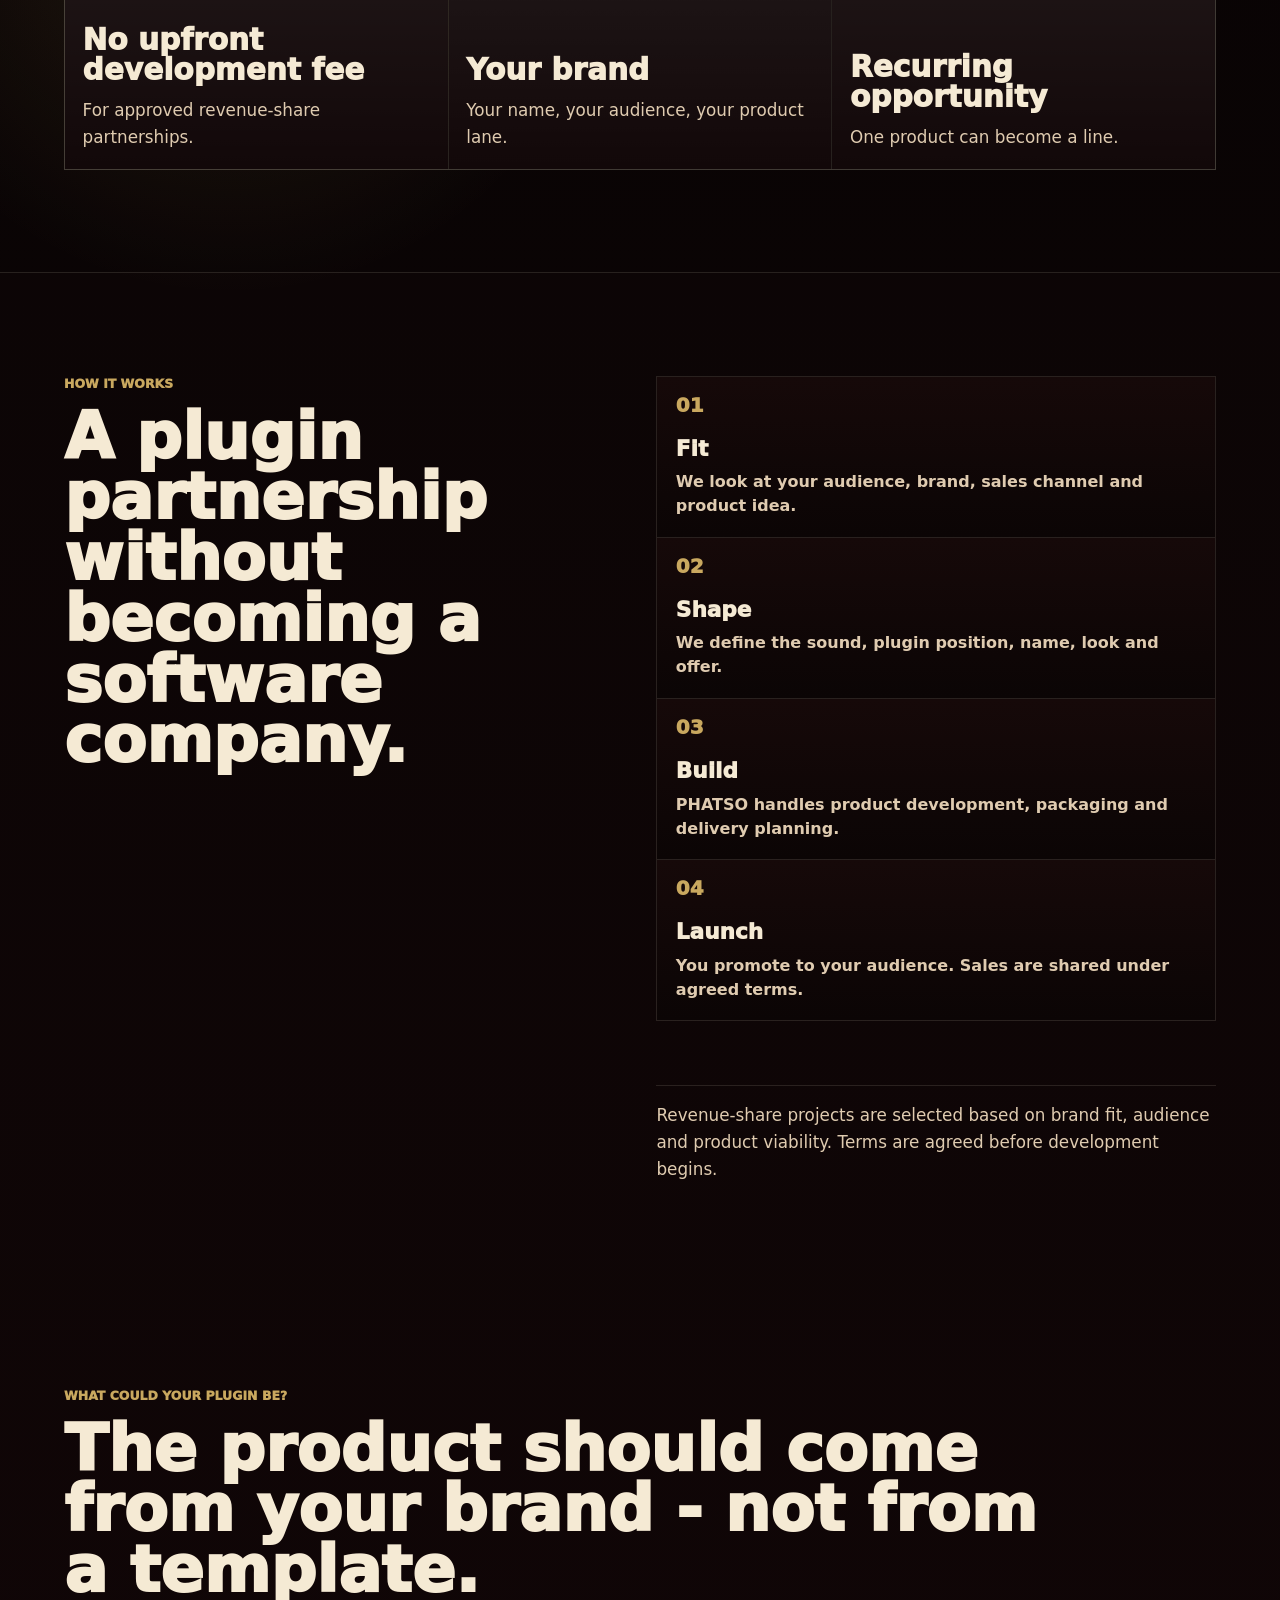
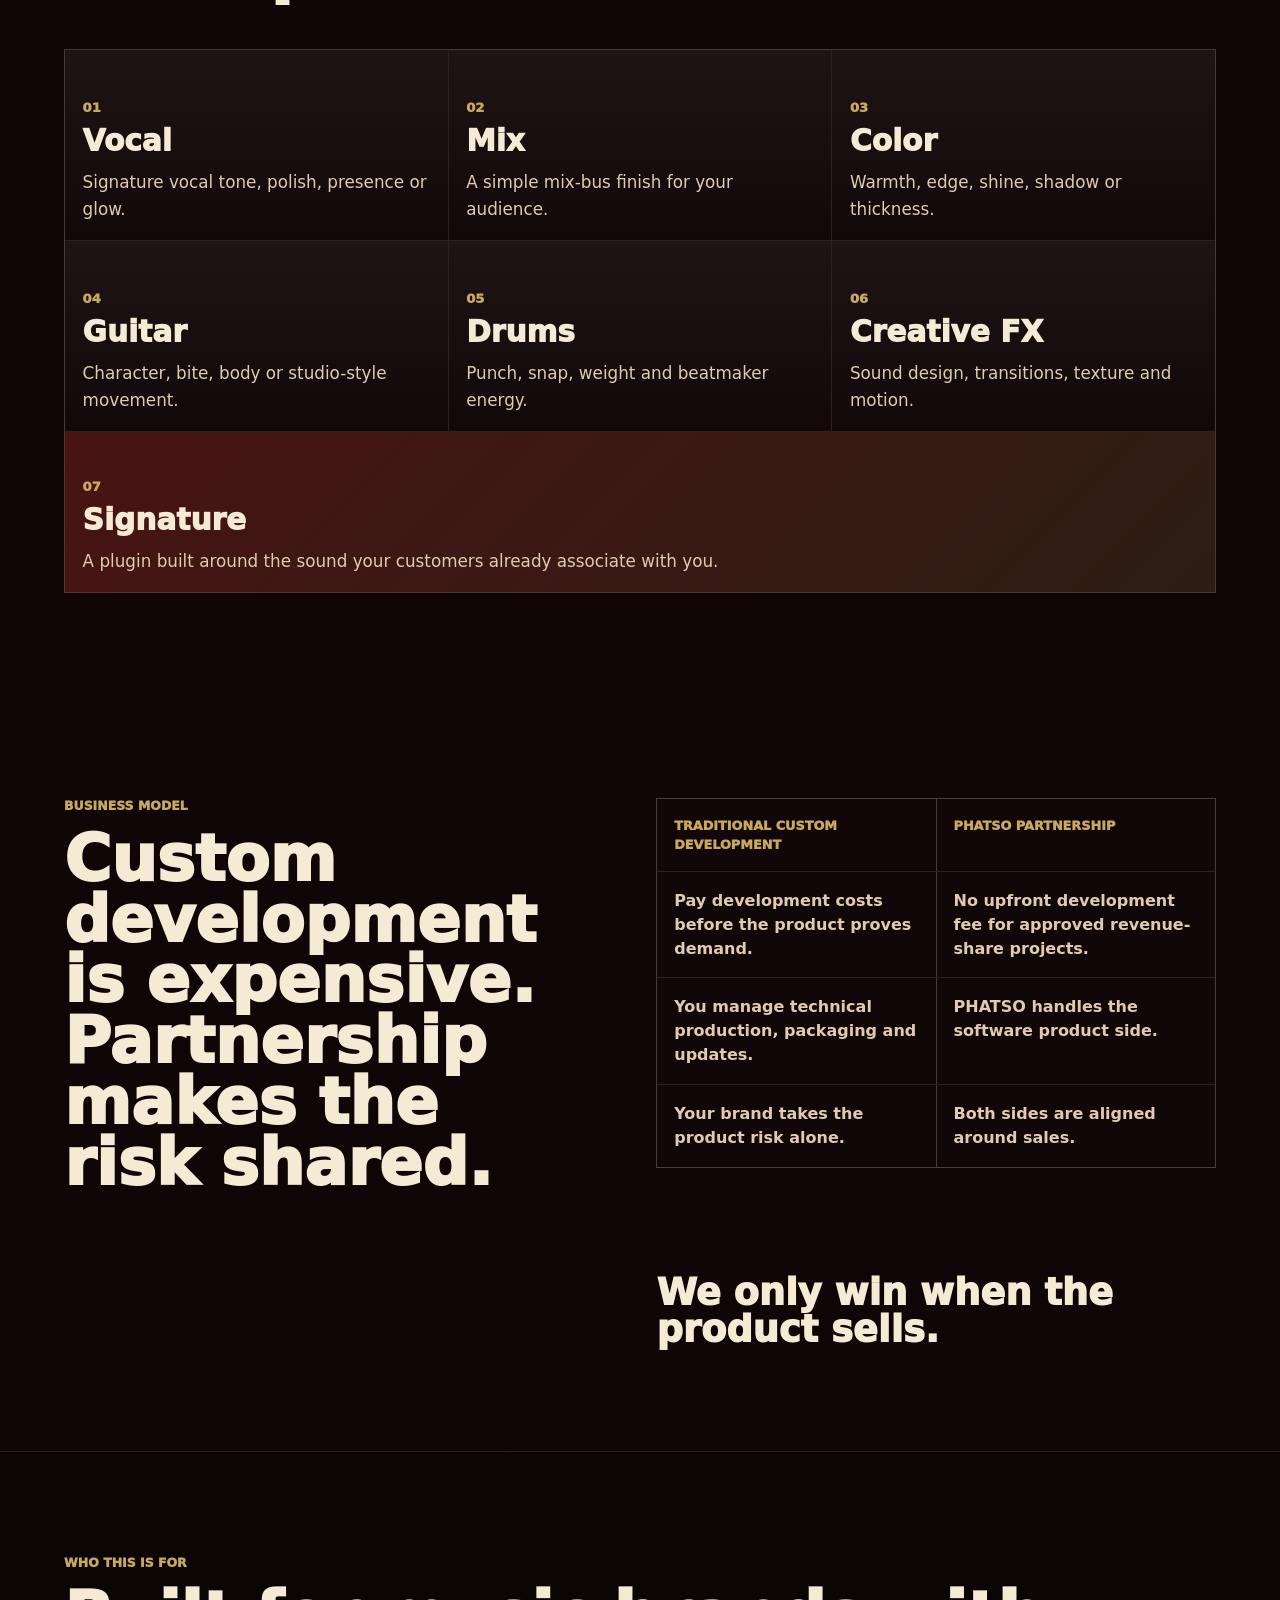
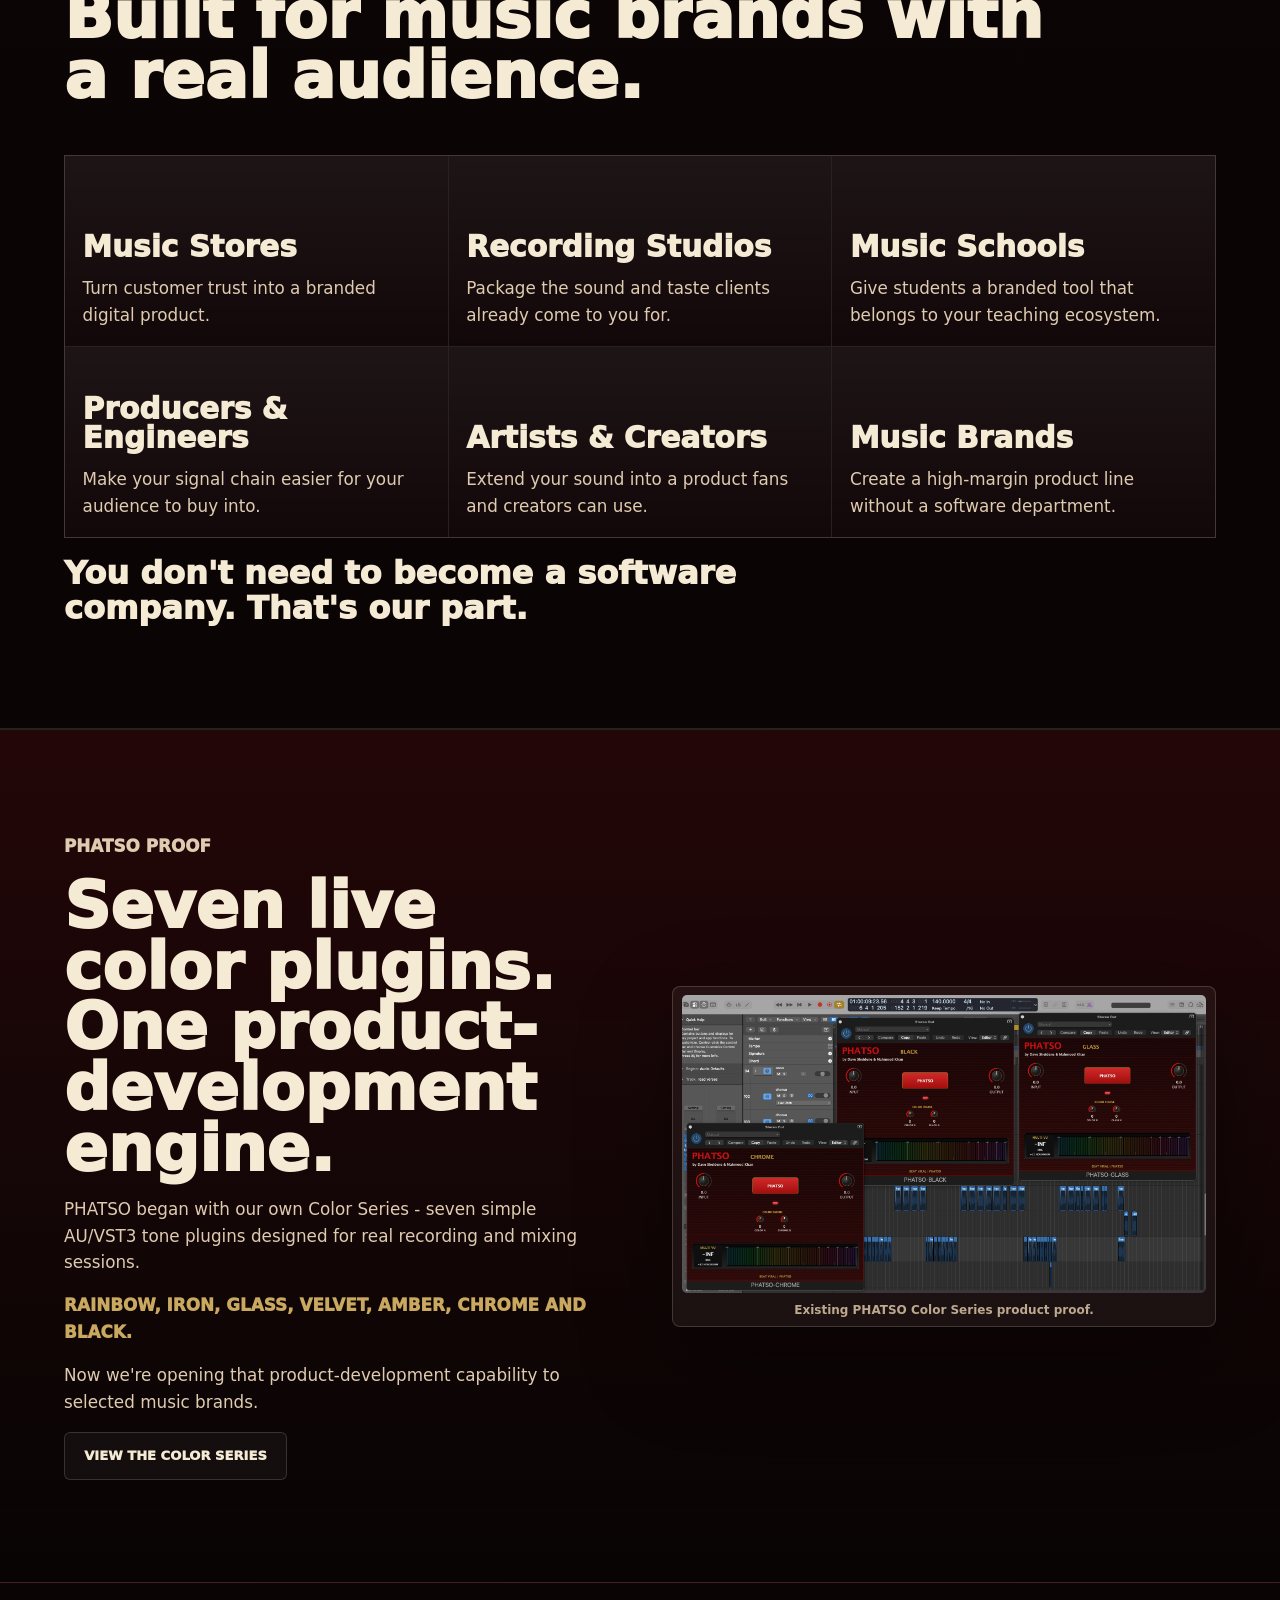
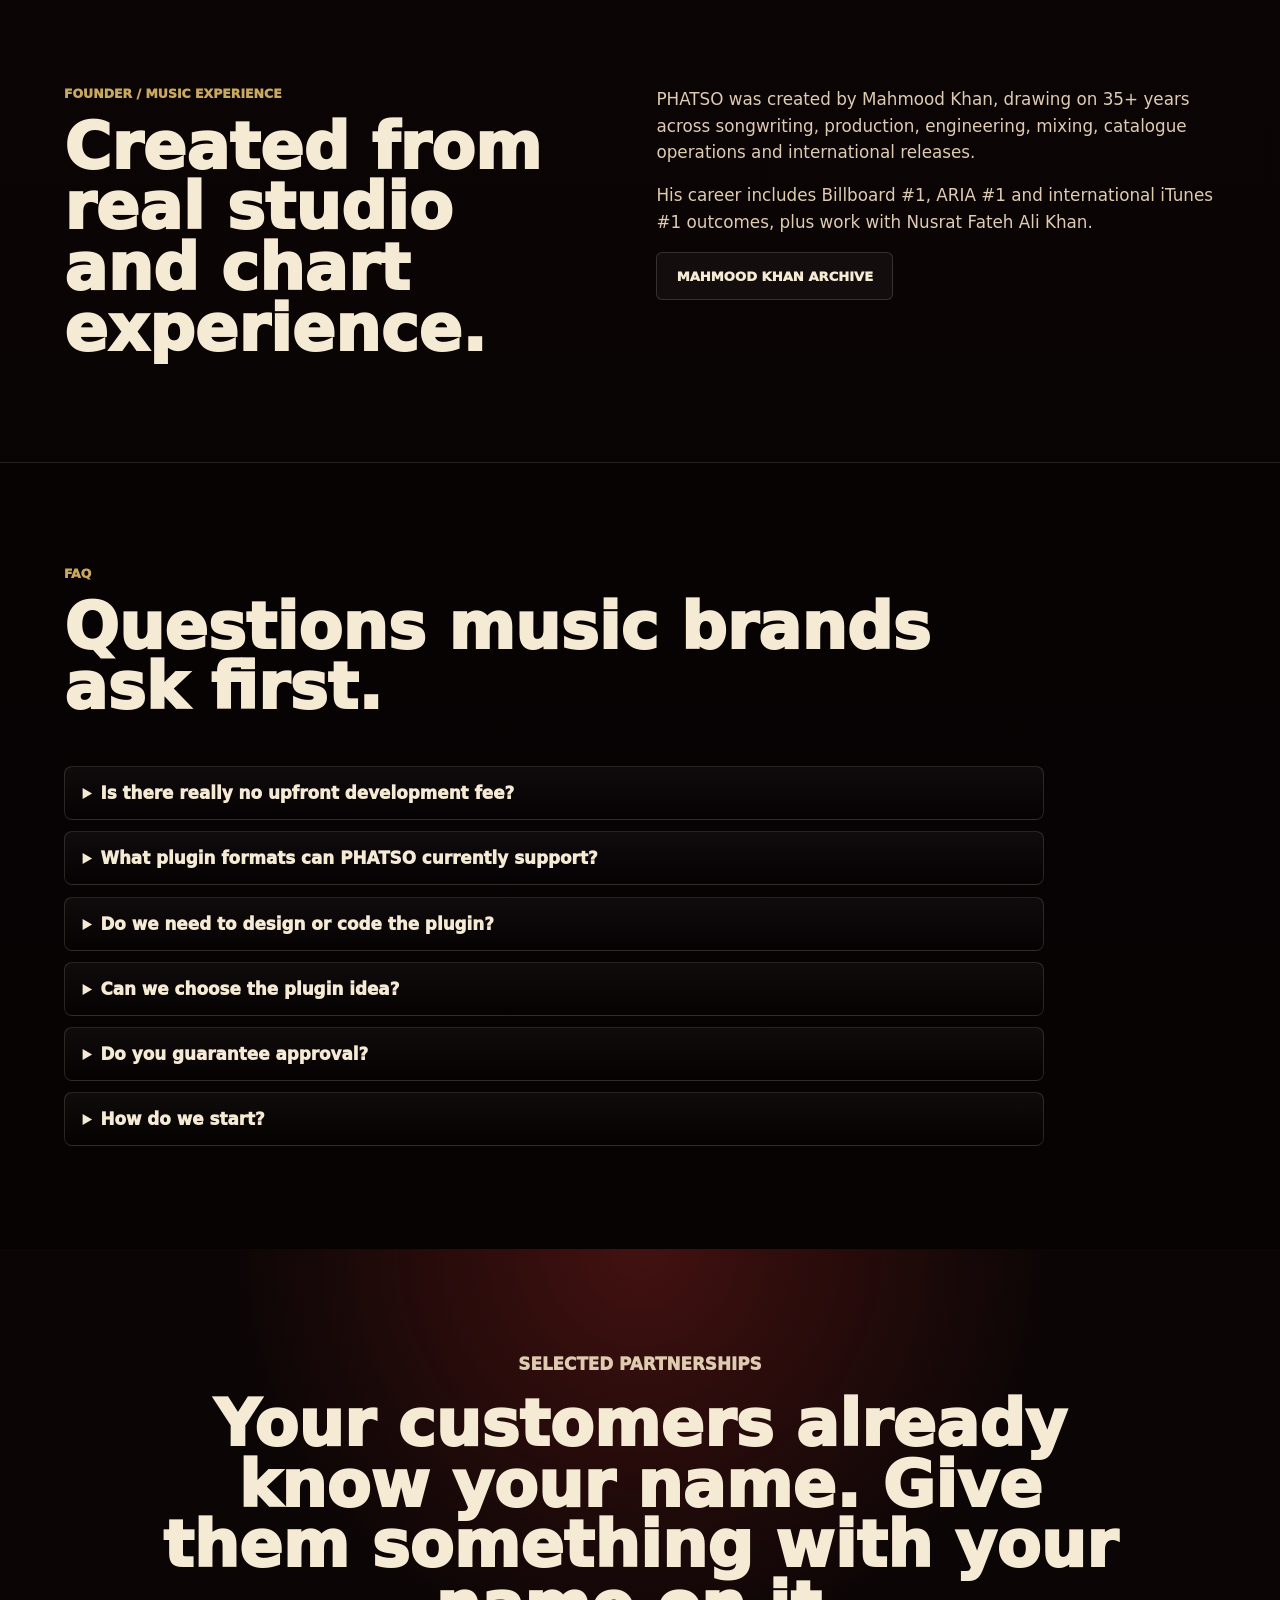
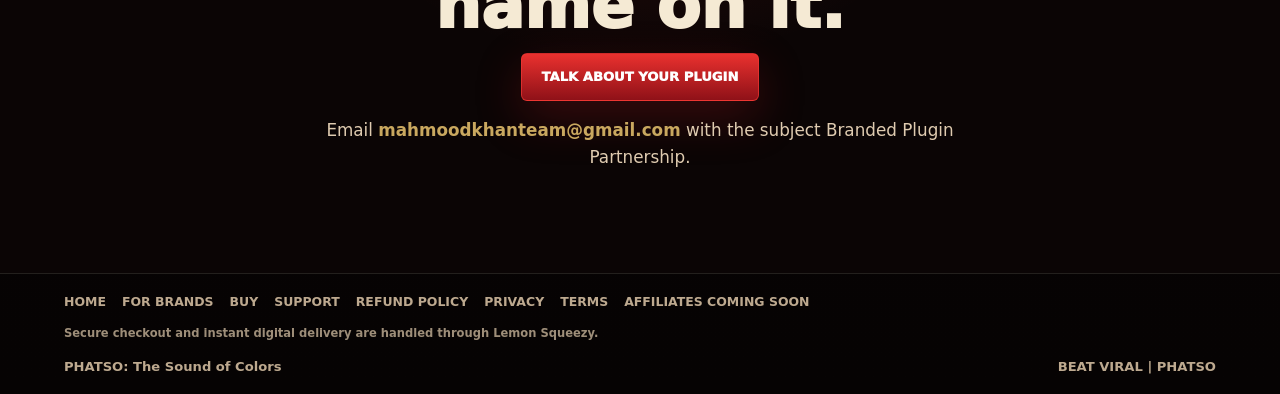
==== commit 8d10e1f5: "Clarify branded plugin audience" ====
--- a/branded-plugins/index.html
+++ b/branded-plugins/index.html
@@ -3,7 +3,7 @@
 <head>
   <meta charset="utf-8">
   <meta name="viewport" content="width=device-width, initial-scale=1">
-  <meta name="description" content="Get your own branded DAW plugin through PHATSO for music stores, studios, schools, producers, artists and music brands with an audience.">
+  <meta name="description" content="Get your own branded DAW plugin through PHATSO for music stores, studios, schools, producers, engineers, artists and music brands with an audience.">
   <link rel="canonical" href="https://beatviral.github.io/Phatso/branded-plugins/">
   <meta property="og:title" content="Get Your Own Branded Plugin | PHATSO For Brands">
   <meta property="og:description" content="Launch a DAW plugin under your own brand with no upfront development fee for approved revenue-share partnerships.">
@@ -45,8 +45,8 @@
         </p>
         <p class="brand-punch">We build it. You brand it. We share the sales.</p>
         <p class="hero-copy">
-          For music stores, recording studios, music schools, producers, artists
-          and music brands that already have an audience.
+          For music stores, recording studios, music schools, producers, engineers,
+          artists and music brands that already have an audience.
         </p>
         <div class="hero-actions">
           <a class="button primary" href="mailto:mahmoodkhanteam@gmail.com?subject=Branded%20Plugin%20Partnership">Talk About Your Plugin</a>
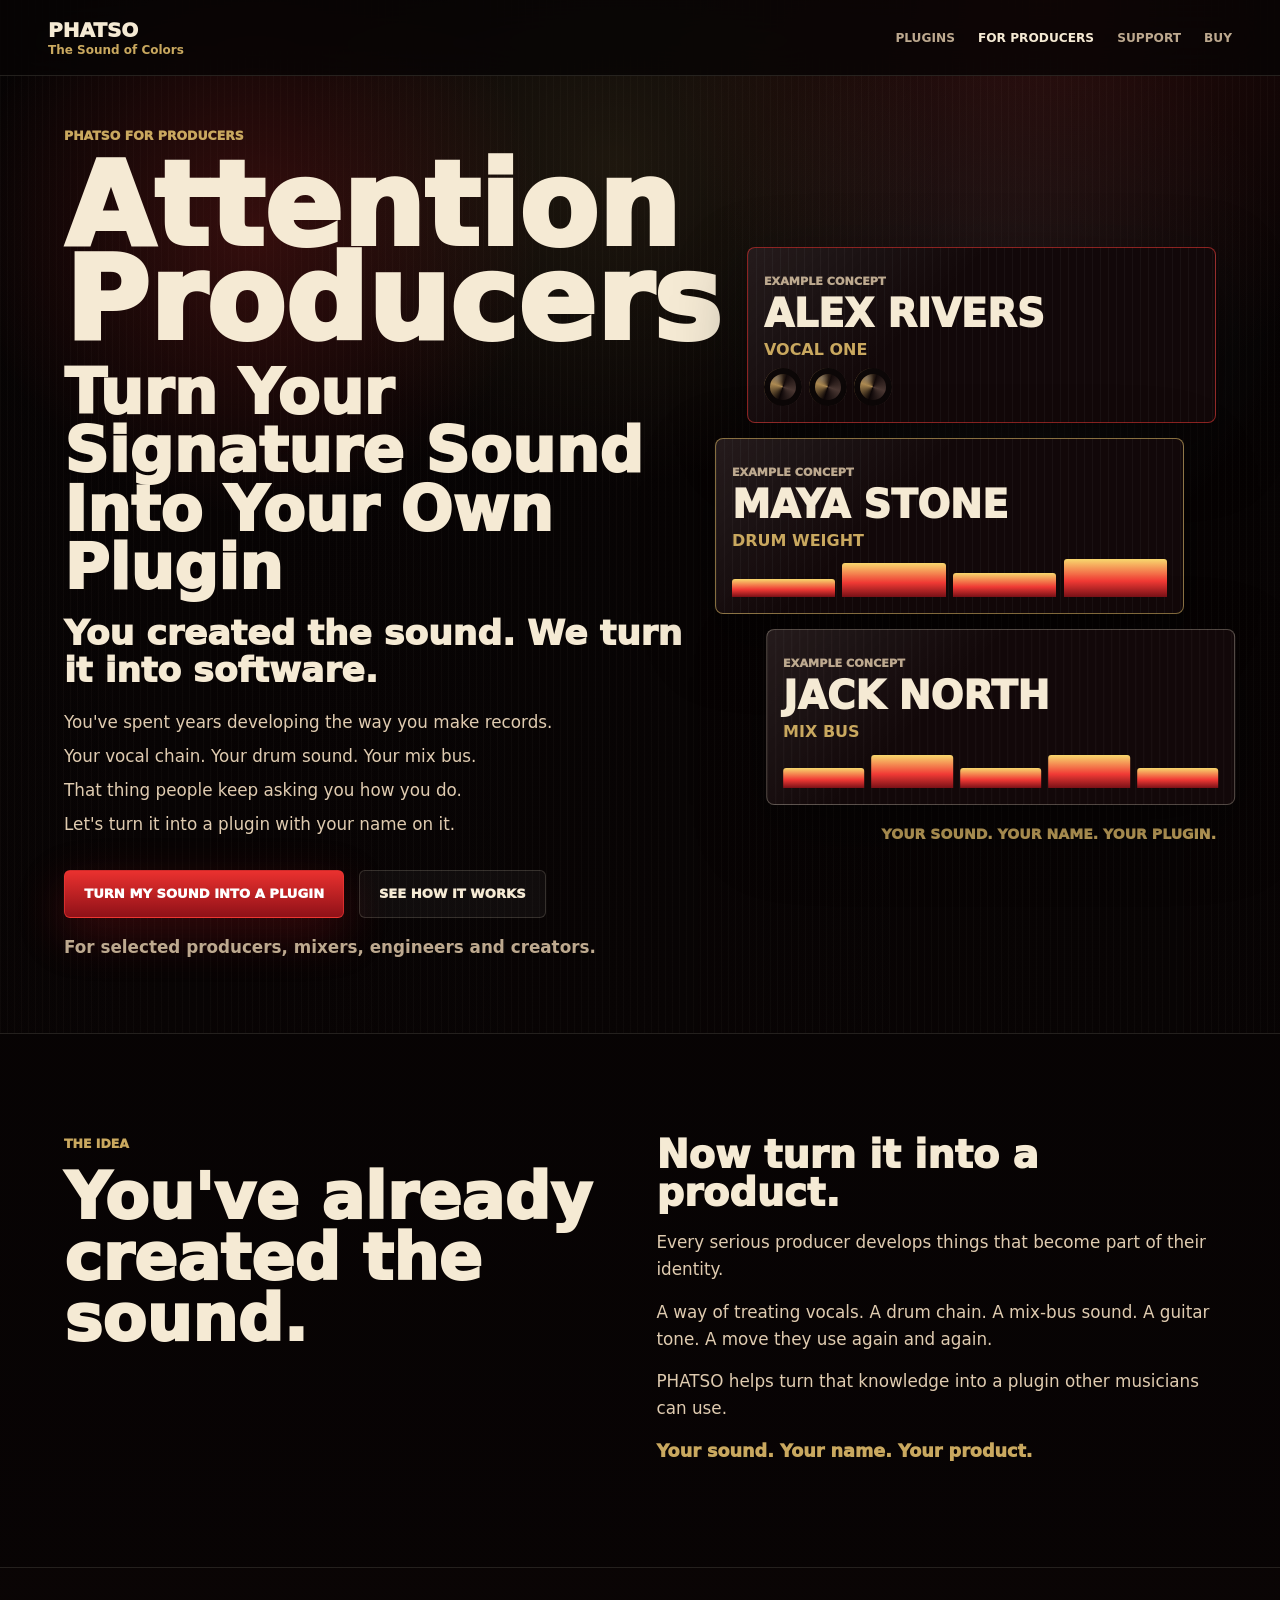
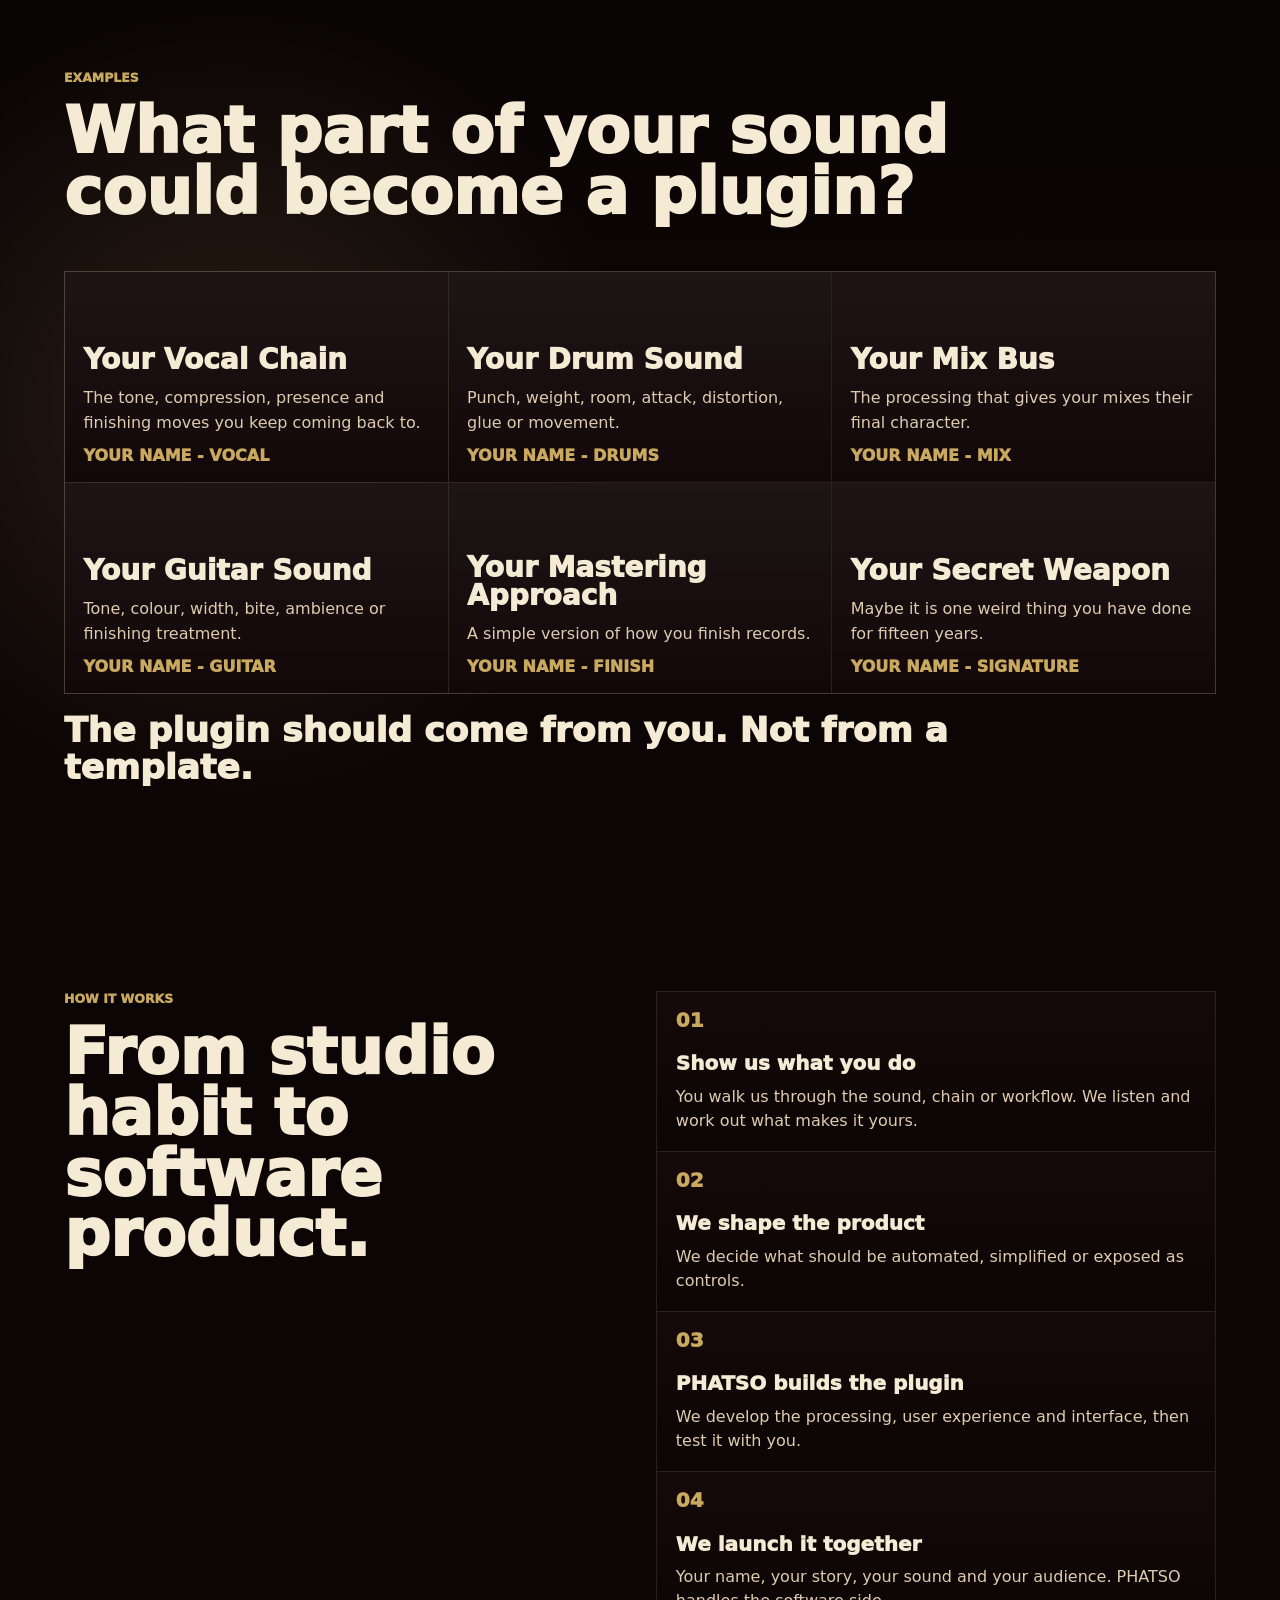
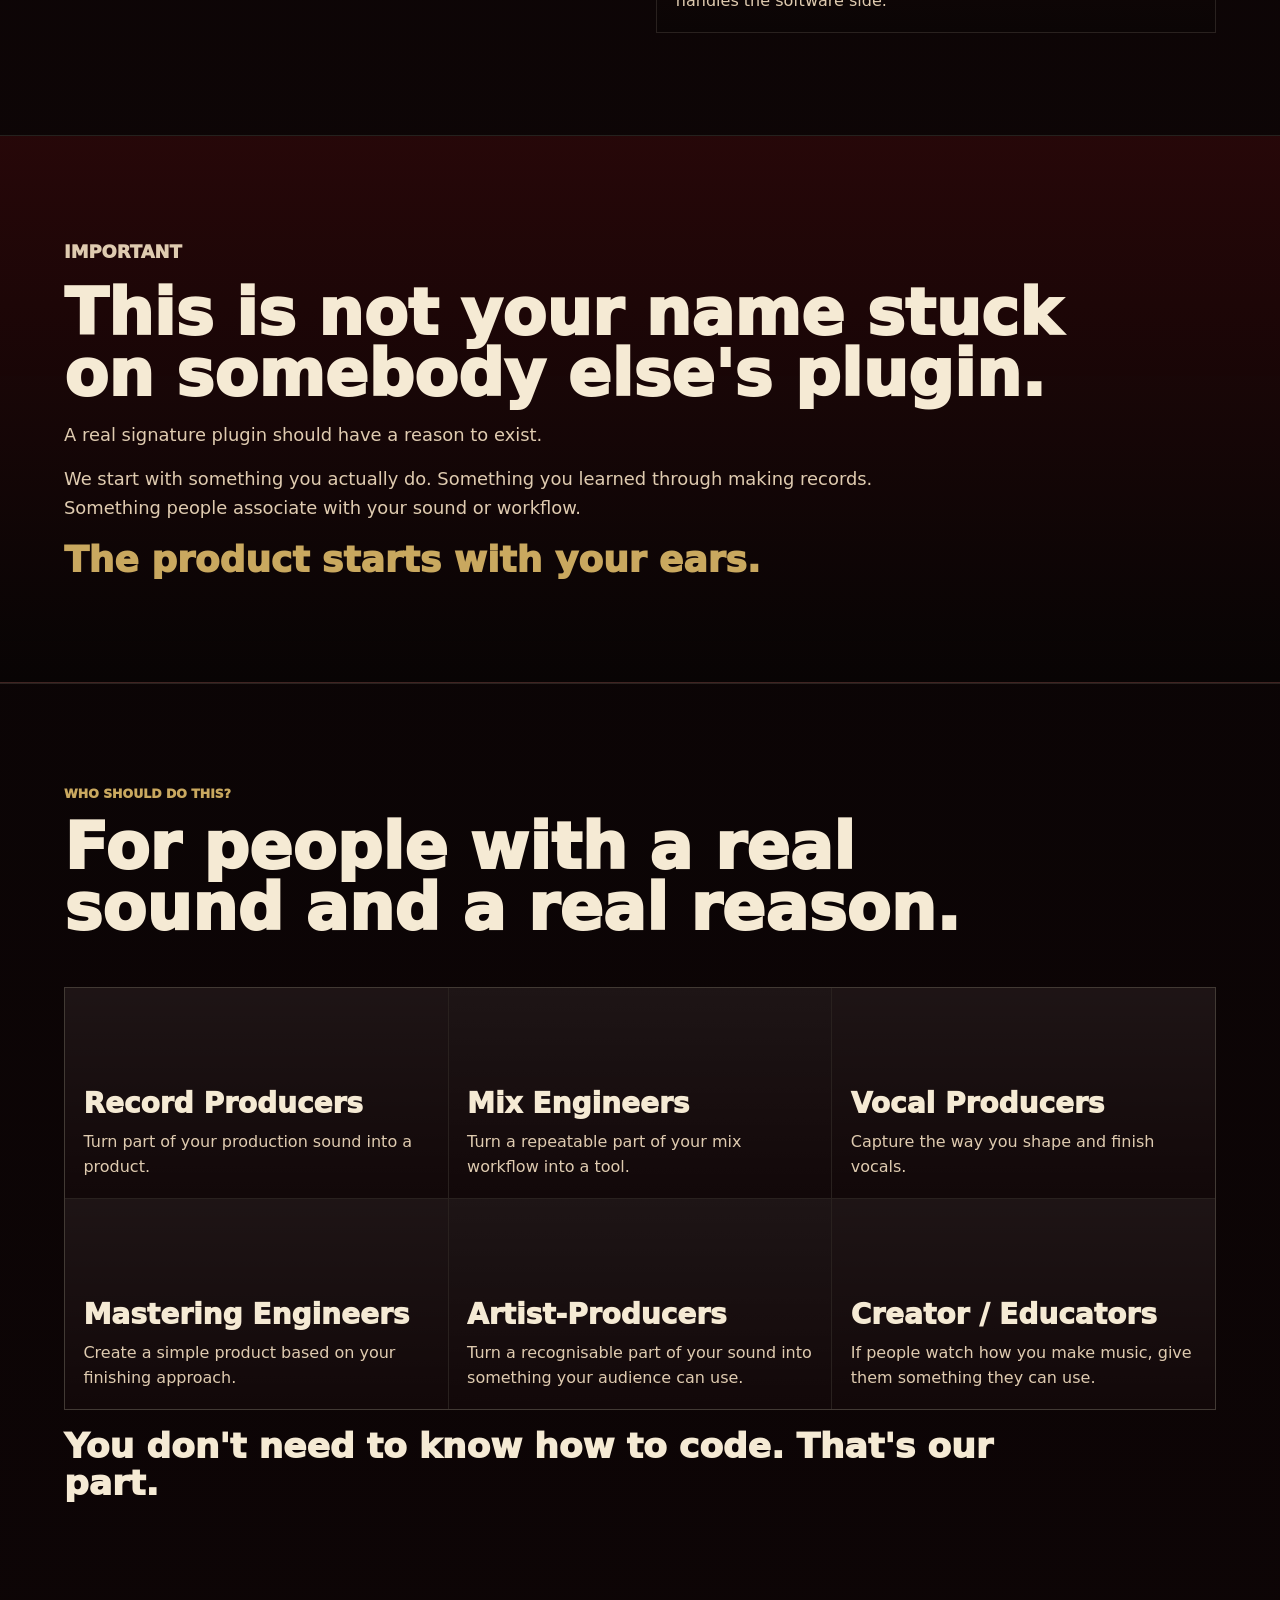
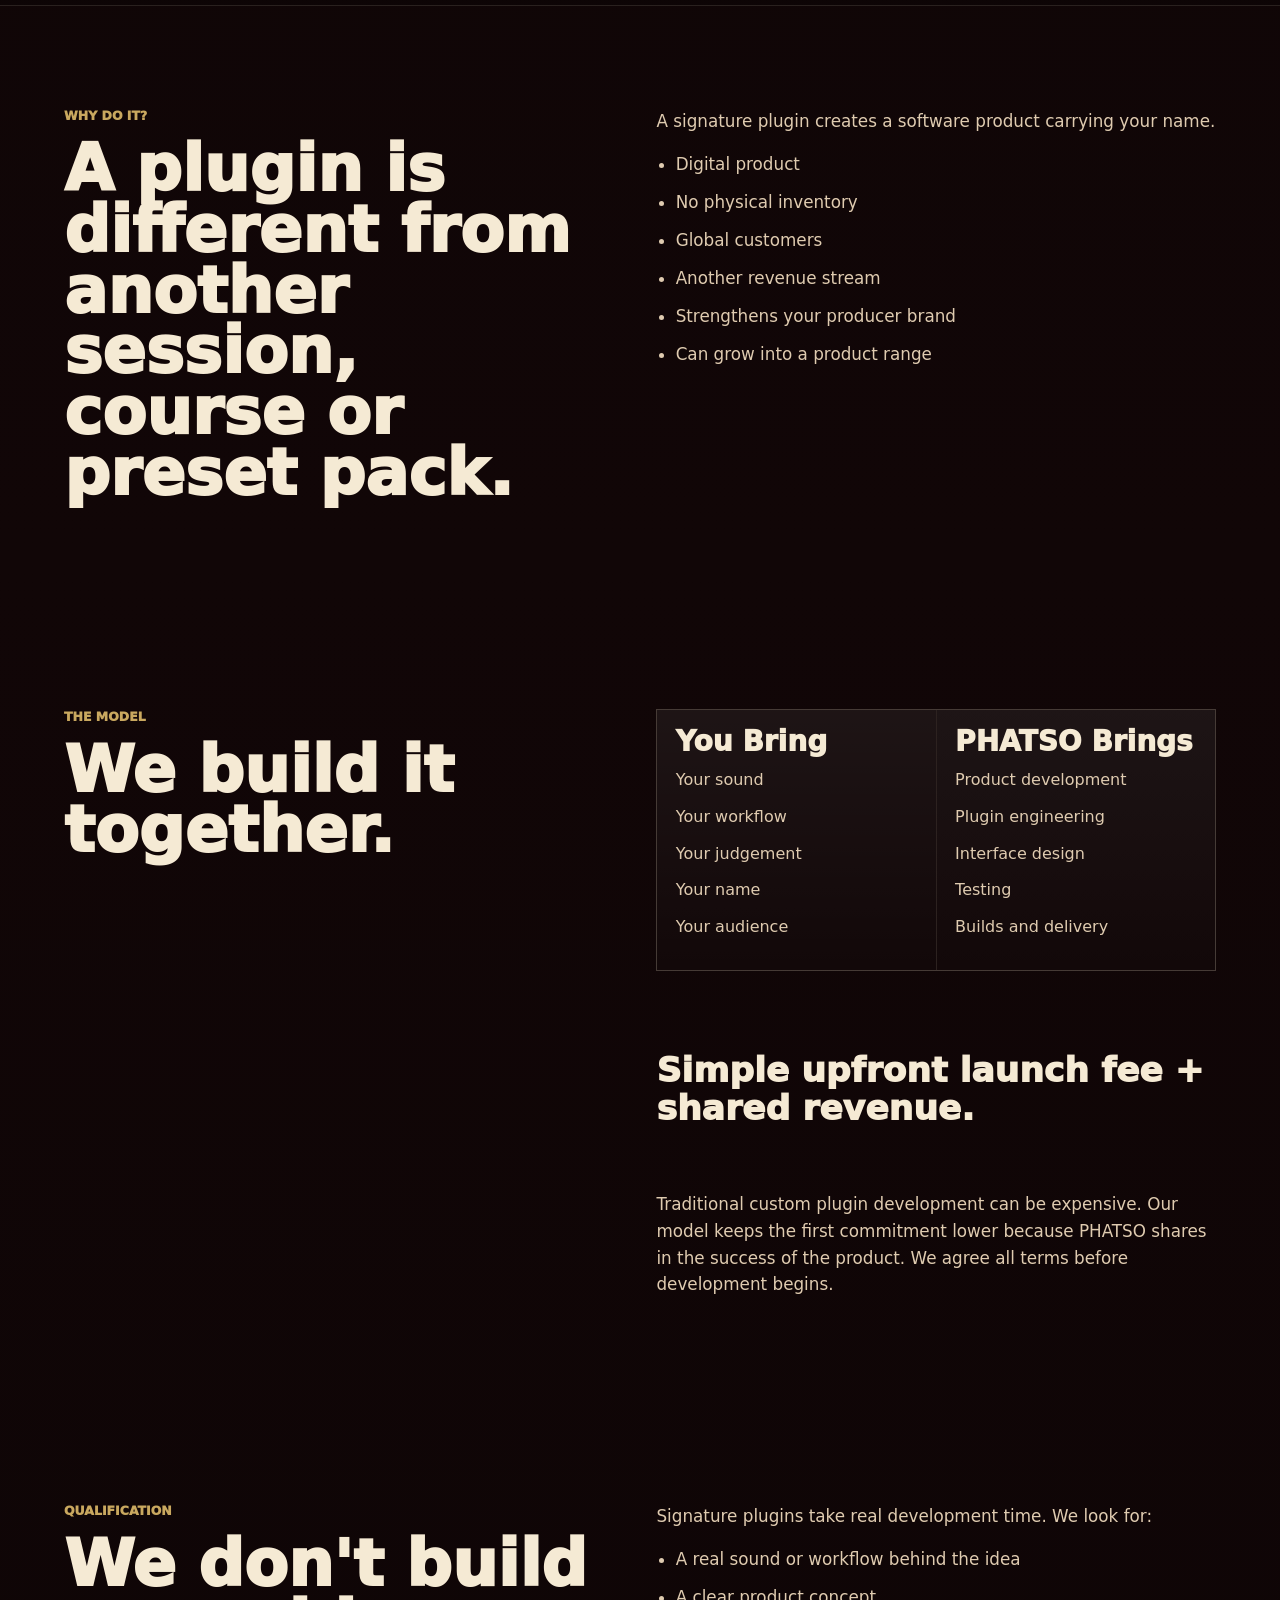
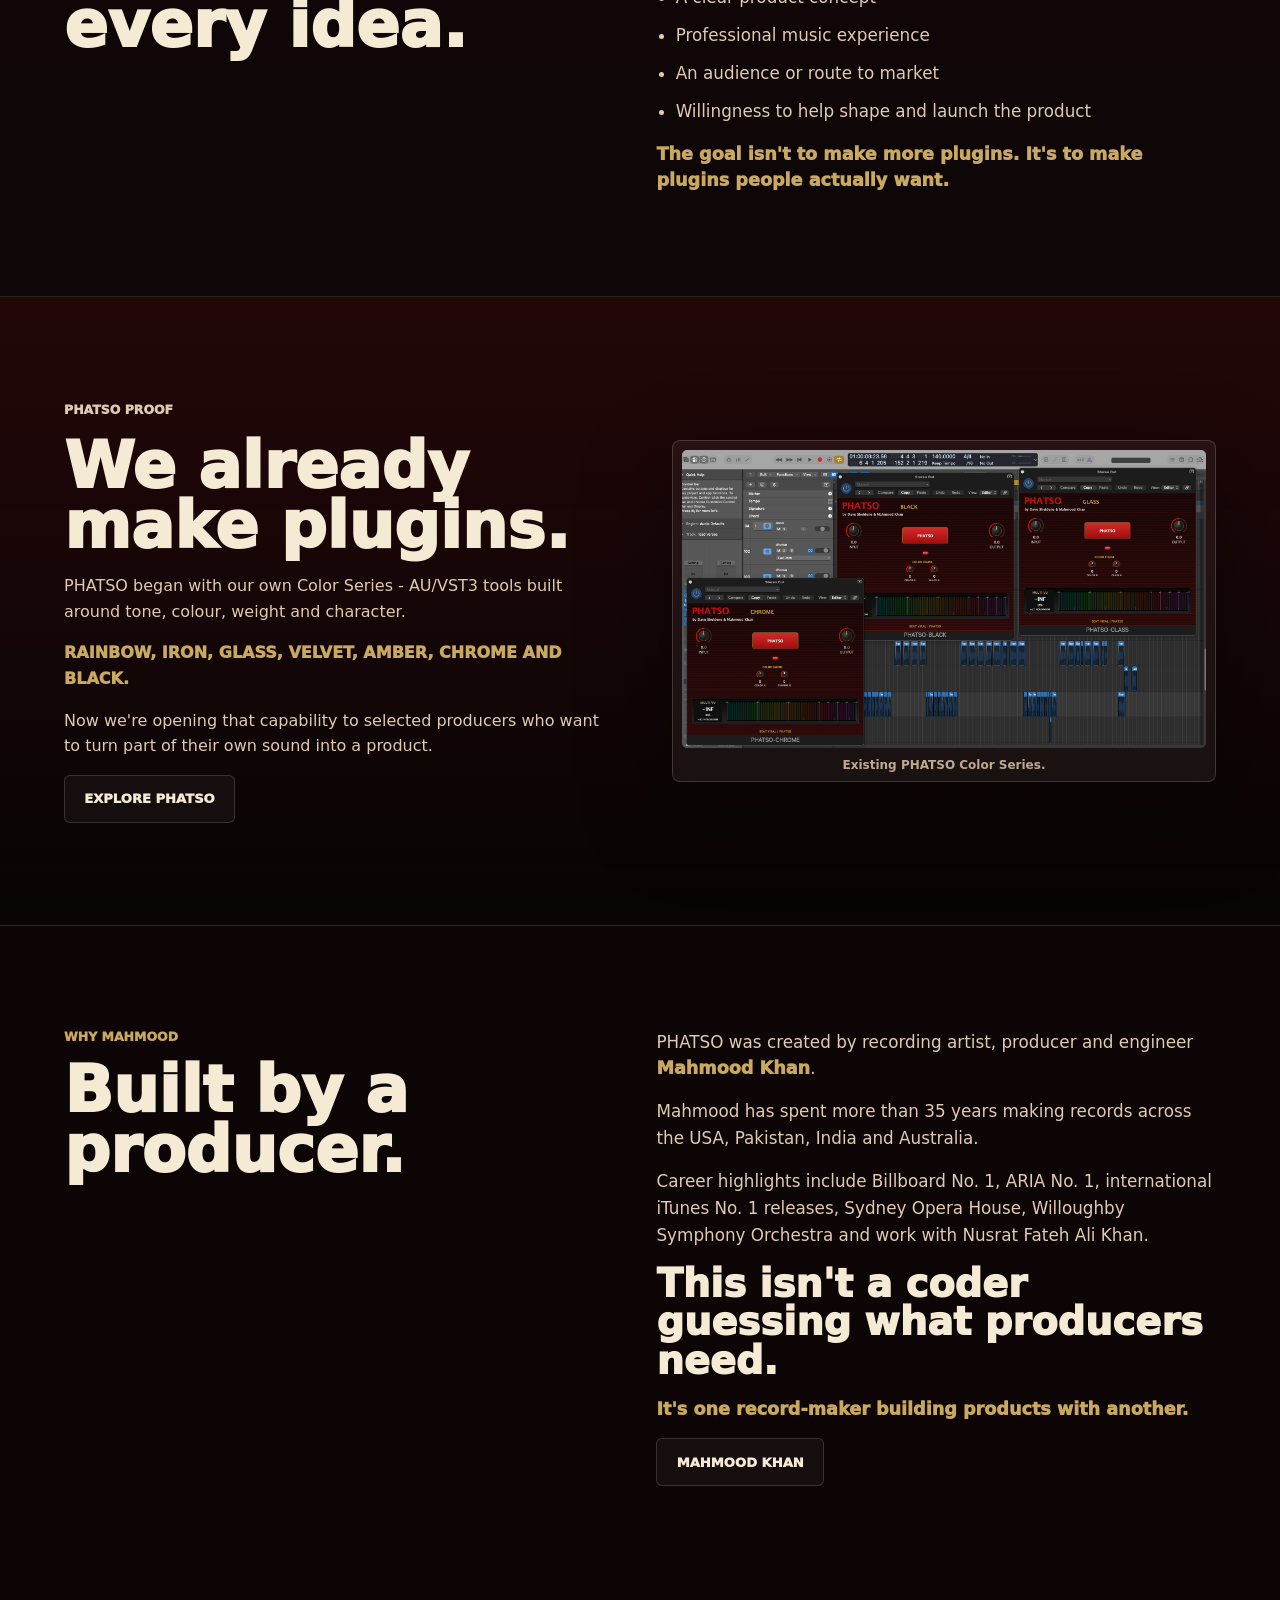
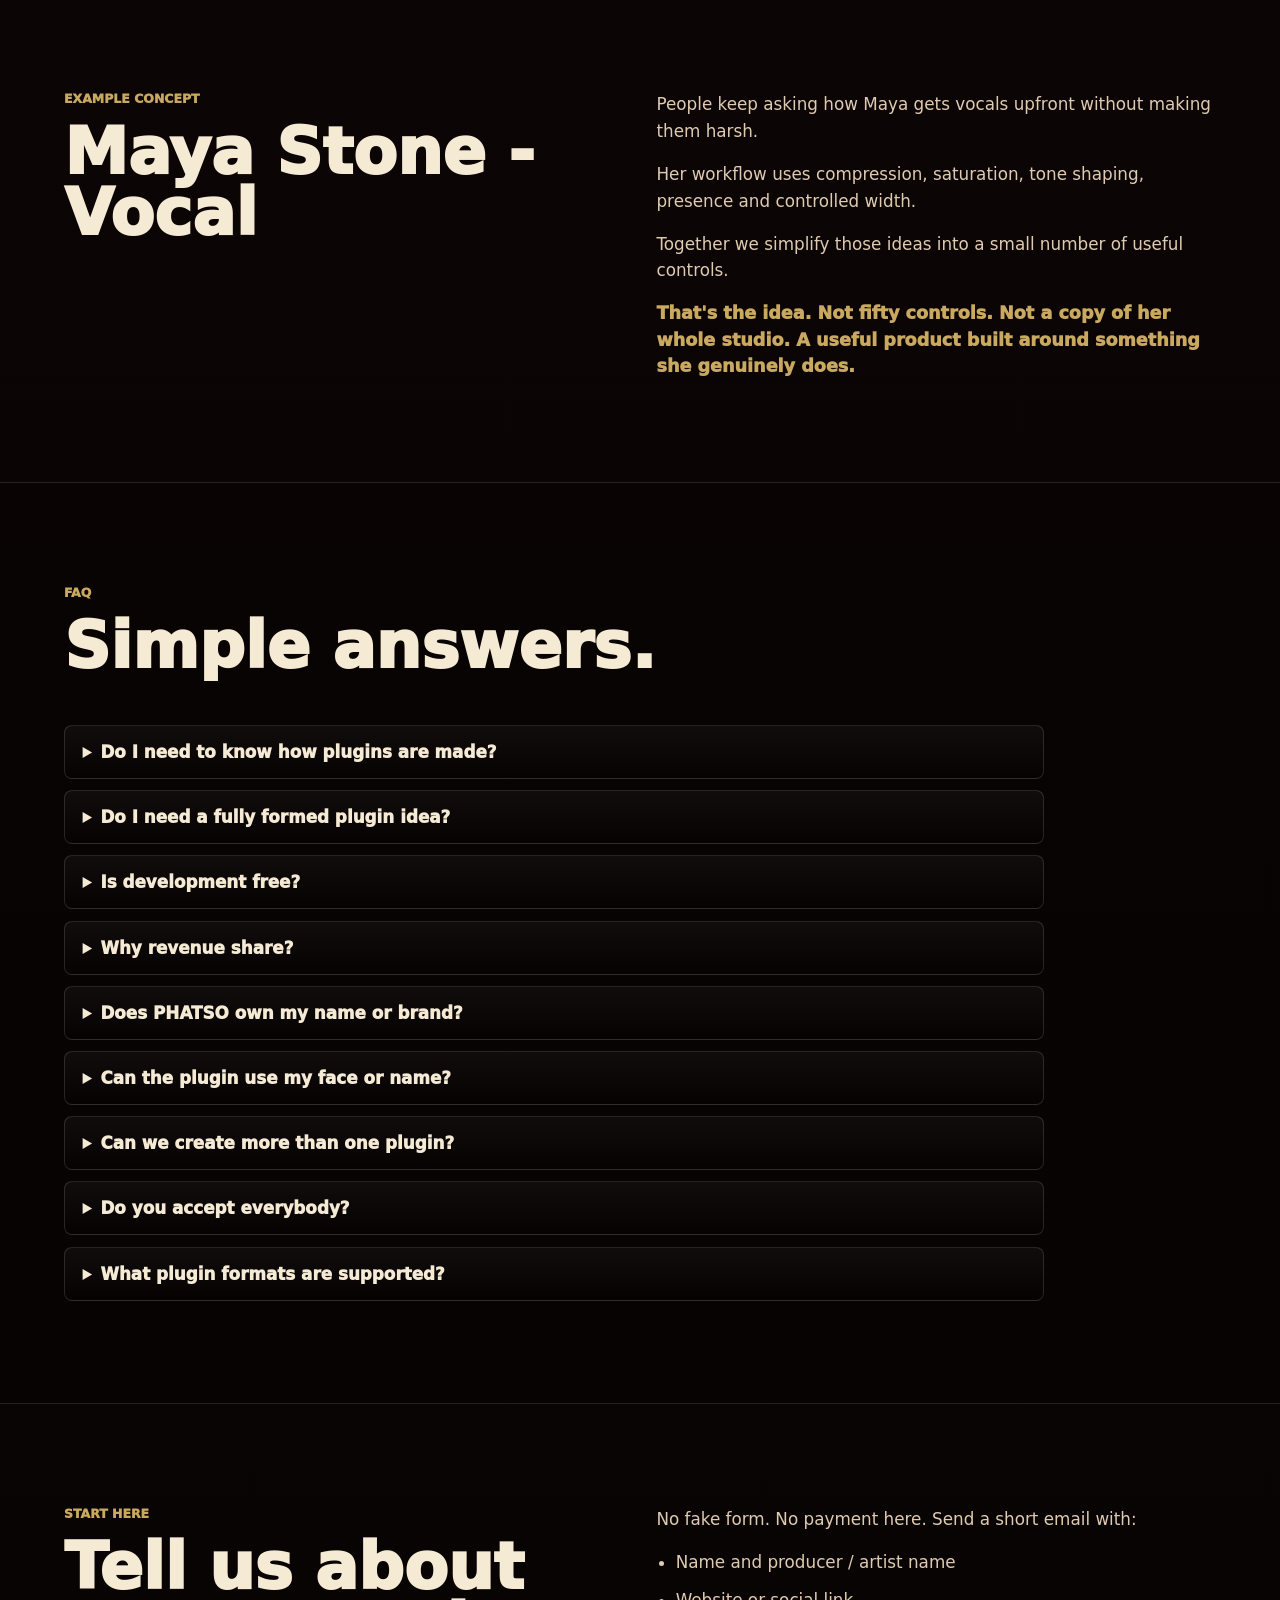
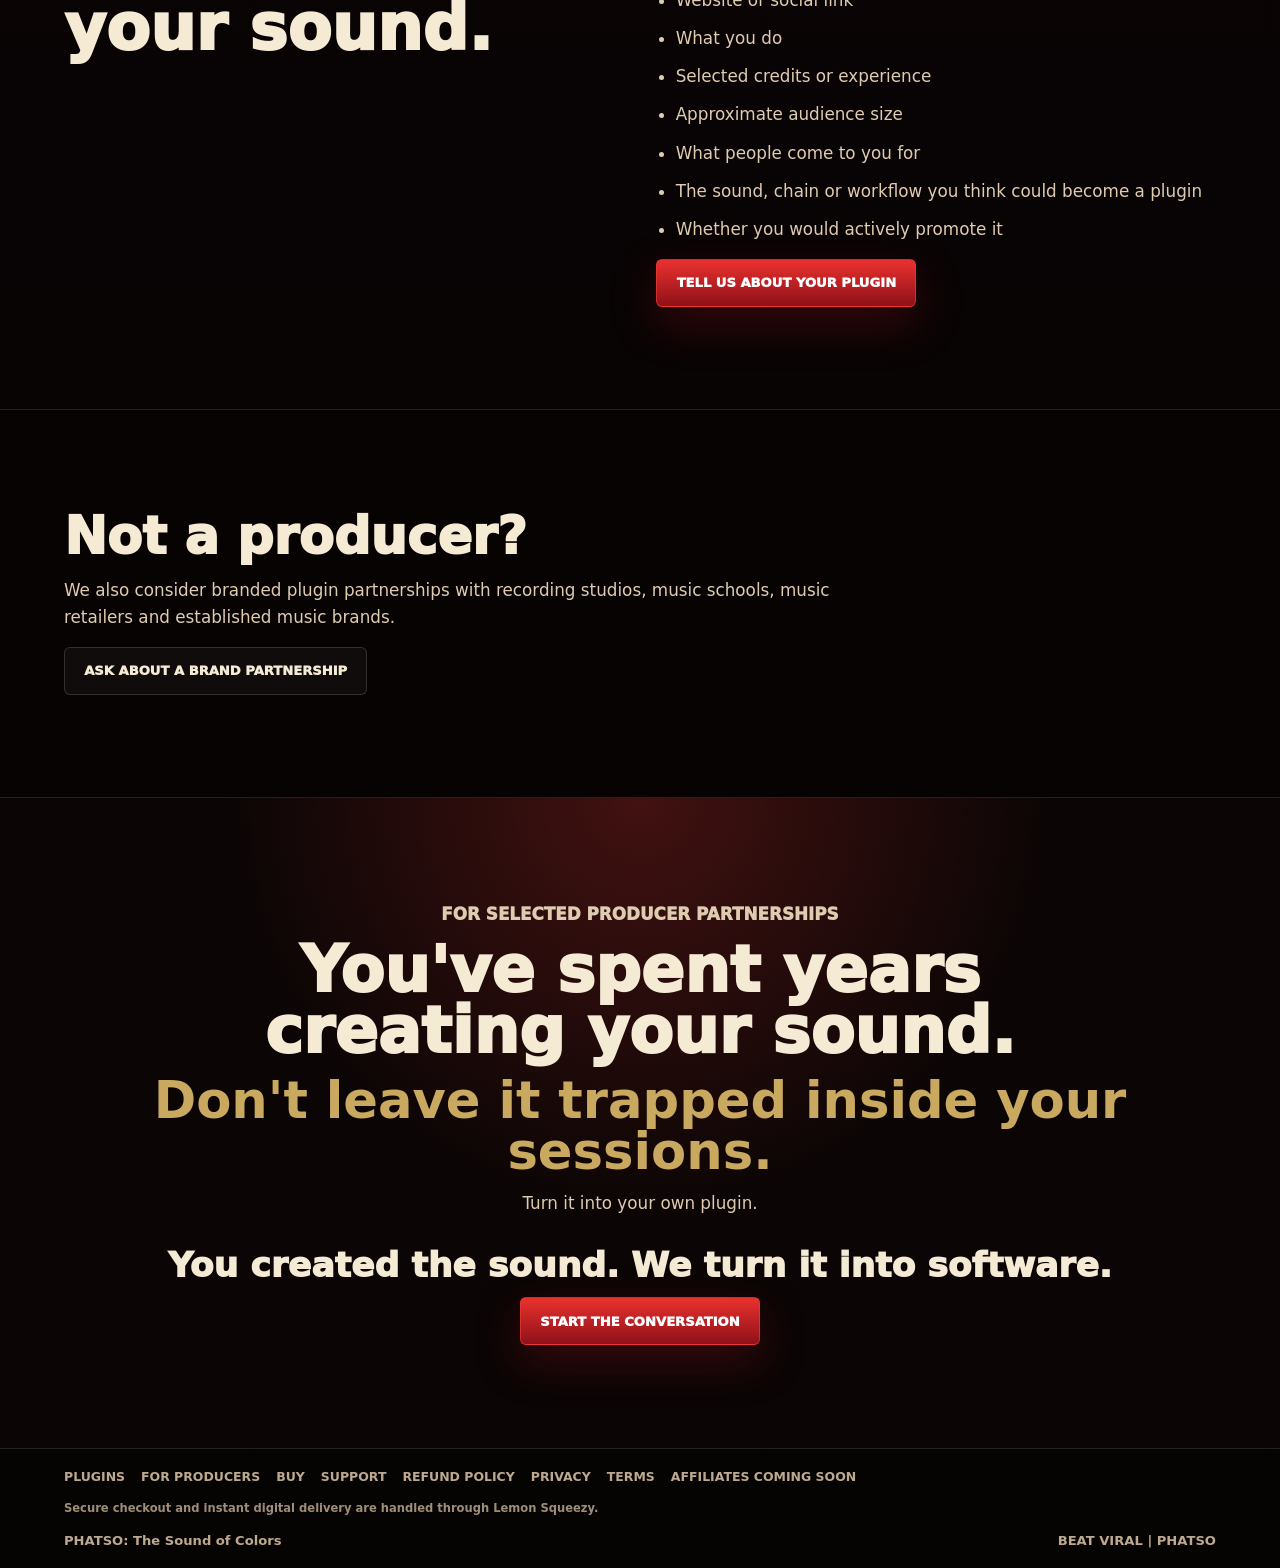
==== commit d4d2f020: "Pivot partnership page to producers" ====
--- a/branded-plugins/index.html
+++ b/branded-plugins/index.html
@@ -3,250 +3,11 @@
 <head>
   <meta charset="utf-8">
   <meta name="viewport" content="width=device-width, initial-scale=1">
-  <meta name="description" content="Get your own branded DAW plugin through PHATSO for music stores, studios, schools, producers, engineers, artists and music brands with an audience.">
-  <link rel="canonical" href="https://beatviral.github.io/Phatso/branded-plugins/">
-  <meta property="og:title" content="Get Your Own Branded Plugin | PHATSO For Brands">
-  <meta property="og:description" content="Launch a DAW plugin under your own brand with no upfront development fee for approved revenue-share partnerships.">
-  <meta property="og:type" content="website">
-  <meta property="og:url" content="https://beatviral.github.io/Phatso/branded-plugins/">
-  <meta property="og:image" content="https://beatviral.github.io/Phatso/assets/phatso-color-stack-black-glass-chrome.png">
-  <meta name="twitter:card" content="summary_large_image">
-  <meta name="twitter:title" content="Get Your Own Branded Plugin | PHATSO For Brands">
-  <meta name="twitter:description" content="We build it. You brand it. We share the sales.">
-  <meta name="twitter:image" content="https://beatviral.github.io/Phatso/assets/phatso-color-stack-black-glass-chrome.png">
-  <title>Get Your Own Branded Plugin | PHATSO For Brands</title>
-  <link rel="stylesheet" href="../styles.css?v=20260516e">
-  <link rel="stylesheet" href="branded-plugins.css?v=20260822a">
+  <meta http-equiv="refresh" content="0; url=../for-producers/">
+  <link rel="canonical" href="https://beatviral.github.io/Phatso/for-producers/">
+  <title>PHATSO for Producers</title>
 </head>
-<body class="brands-page">
-  <header class="site-header" aria-label="PHATSO header">
-    <a class="brand-mark" href="../index.html" aria-label="PHATSO home">
-      <span>PHATSO</span>
-      <small>The Sound of Colors</small>
-    </a>
-    <nav aria-label="Primary navigation">
-      <a href="../index.html">Home</a>
-      <a href="./" aria-current="page">For Brands</a>
-      <a href="../index.html#colors">Colors</a>
-      <a href="../index.html#engine">Engine</a>
-      <a href="../support.html">Support</a>
-      <a href="../index.html#buy">Buy</a>
-    </nav>
-  </header>
-
-  <main id="top">
-    <section class="brands-hero" aria-label="PHATSO for brands">
-      <div class="hero-art" aria-hidden="true"></div>
-      <div class="brands-hero-copy">
-        <p class="eyebrow">PHATSO for brands</p>
-        <h1>Get Your Own Branded Plugin</h1>
-        <p class="hero-copy">
-          Launch a DAW plugin under your own brand with no upfront development fee.
-        </p>
-        <p class="brand-punch">We build it. You brand it. We share the sales.</p>
-        <p class="hero-copy">
-          For music stores, recording studios, music schools, producers, engineers,
-          artists and music brands that already have an audience.
-        </p>
-        <div class="hero-actions">
-          <a class="button primary" href="mailto:mahmoodkhanteam@gmail.com?subject=Branded%20Plugin%20Partnership">Talk About Your Plugin</a>
-          <a class="button ghost" href="#how-it-works">See How It Works</a>
-        </div>
-      </div>
-
-      <div class="brand-plugin-stack" aria-label="Example branded plugin concepts">
-        <article class="mock-plugin mock-store">
-          <span>Record Store</span>
-          <strong>Analog One</strong>
-          <div class="mock-meter" aria-hidden="true"><i></i><i></i><i></i><i></i></div>
-        </article>
-        <article class="mock-plugin mock-studio">
-          <span>North Coast Studios</span>
-          <strong>Vocal Glow</strong>
-          <div class="mock-knobs" aria-hidden="true"><i></i><i></i><i></i></div>
-        </article>
-        <article class="mock-plugin mock-house">
-          <span>Sound House</span>
-          <strong>Mix Color</strong>
-          <div class="mock-strips" aria-hidden="true"><i></i><i></i><i></i><i></i><i></i></div>
-        </article>
-        <p>Your name could be on the next one.</p>
-      </div>
-    </section>
-
-    <section class="section brands-insight">
-      <div class="section-heading">
-        <p class="eyebrow">Core insight</p>
-        <h2>You already sell everybody else's products. Now sell one with your own name on it.</h2>
-      </div>
-      <div class="advantage-grid" aria-label="Branded plugin advantages">
-        <article><h3>No inventory</h3><p>Digital product, delivered online.</p></article>
-        <article><h3>No shipping</h3><p>No boxes, pallets, couriers or returns room.</p></article>
-        <article><h3>No manufacturing run</h3><p>Software scales after launch.</p></article>
-        <article><h3>No upfront development fee</h3><p>For approved revenue-share partnerships.</p></article>
-        <article><h3>Your brand</h3><p>Your name, your audience, your product lane.</p></article>
-        <article><h3>Recurring opportunity</h3><p>One product can become a line.</p></article>
-      </div>
-    </section>
-
-    <section class="section brands-steps" id="how-it-works">
-      <div>
-        <p class="eyebrow">How it works</p>
-        <h2>A plugin partnership without becoming a software company.</h2>
-      </div>
-      <ol class="brand-step-list">
-        <li><strong>Fit</strong><span>We look at your audience, brand, sales channel and product idea.</span></li>
-        <li><strong>Shape</strong><span>We define the sound, plugin position, name, look and offer.</span></li>
-        <li><strong>Build</strong><span>PHATSO handles product development, packaging and delivery planning.</span></li>
-        <li><strong>Launch</strong><span>You promote to your audience. Sales are shared under agreed terms.</span></li>
-      </ol>
-      <p class="qualification">
-        Revenue-share projects are selected based on brand fit, audience and product viability.
-        Terms are agreed before development begins.
-      </p>
-    </section>
-
-    <section class="section plugin-types">
-      <div class="section-heading">
-        <p class="eyebrow">What could your plugin be?</p>
-        <h2>The product should come from your brand - not from a template.</h2>
-      </div>
-      <div class="type-grid">
-        <article><span>01</span><h3>Vocal</h3><p>Signature vocal tone, polish, presence or glow.</p></article>
-        <article><span>02</span><h3>Mix</h3><p>A simple mix-bus finish for your audience.</p></article>
-        <article><span>03</span><h3>Color</h3><p>Warmth, edge, shine, shadow or thickness.</p></article>
-        <article><span>04</span><h3>Guitar</h3><p>Character, bite, body or studio-style movement.</p></article>
-        <article><span>05</span><h3>Drums</h3><p>Punch, snap, weight and beatmaker energy.</p></article>
-        <article><span>06</span><h3>Creative FX</h3><p>Sound design, transitions, texture and motion.</p></article>
-        <article class="wide"><span>07</span><h3>Signature</h3><p>A plugin built around the sound your customers already associate with you.</p></article>
-      </div>
-    </section>
-
-    <section class="section model-section">
-      <div>
-        <p class="eyebrow">Business model</p>
-        <h2>Custom development is expensive. Partnership makes the risk shared.</h2>
-      </div>
-      <div class="model-compare" role="table" aria-label="Traditional custom development versus PHATSO partnership">
-        <div role="row" class="model-head"><span role="columnheader">Traditional custom development</span><span role="columnheader">PHATSO partnership</span></div>
-        <div role="row"><span role="cell">Pay development costs before the product proves demand.</span><span role="cell">No upfront development fee for approved revenue-share projects.</span></div>
-        <div role="row"><span role="cell">You manage technical production, packaging and updates.</span><span role="cell">PHATSO handles the software product side.</span></div>
-        <div role="row"><span role="cell">Your brand takes the product risk alone.</span><span role="cell">Both sides are aligned around sales.</span></div>
-      </div>
-      <p class="model-line">We only win when the product sells.</p>
-    </section>
-
-    <section class="section for-section">
-      <div class="section-heading">
-        <p class="eyebrow">Who this is for</p>
-        <h2>Built for music brands with a real audience.</h2>
-      </div>
-      <div class="for-grid">
-        <article><h3>Music Stores</h3><p>Turn customer trust into a branded digital product.</p></article>
-        <article><h3>Recording Studios</h3><p>Package the sound and taste clients already come to you for.</p></article>
-        <article><h3>Music Schools</h3><p>Give students a branded tool that belongs to your teaching ecosystem.</p></article>
-        <article><h3>Producers &amp; Engineers</h3><p>Make your signal chain easier for your audience to buy into.</p></article>
-        <article><h3>Artists &amp; Creators</h3><p>Extend your sound into a product fans and creators can use.</p></article>
-        <article><h3>Music Brands</h3><p>Create a high-margin product line without a software department.</p></article>
-      </div>
-      <p class="brand-punch">You don't need to become a software company. That's our part.</p>
-    </section>
-
-    <section class="section phatso-proof">
-      <div class="proof-copy">
-        <p class="eyebrow">PHATSO proof</p>
-        <h2>Seven live color plugins. One product-development engine.</h2>
-        <p>
-          PHATSO began with our own Color Series - seven simple AU/VST3 tone plugins
-          designed for real recording and mixing sessions.
-        </p>
-        <p class="product-line">RAINBOW, IRON, GLASS, VELVET, AMBER, CHROME and BLACK.</p>
-        <p>
-          Now we're opening that product-development capability to selected music brands.
-        </p>
-        <a class="button ghost" href="../index.html#colors">View the Color Series</a>
-      </div>
-      <figure class="proof-image">
-        <img src="../assets/phatso-color-stack-black-glass-chrome.png" alt="PHATSO BLACK, GLASS and CHROME plugins in a DAW session">
-        <figcaption>Existing PHATSO Color Series product proof.</figcaption>
-      </figure>
-    </section>
-
-    <section class="section founder-section">
-      <div>
-        <p class="eyebrow">Founder / music experience</p>
-        <h2>Created from real studio and chart experience.</h2>
-      </div>
-      <div class="founder-copy">
-        <p>
-          PHATSO was created by Mahmood Khan, drawing on 35+ years across songwriting,
-          production, engineering, mixing, catalogue operations and international releases.
-        </p>
-        <p>
-          His career includes Billboard #1, ARIA #1 and international iTunes #1 outcomes,
-          plus work with Nusrat Fateh Ali Khan.
-        </p>
-        <a class="button ghost" href="https://beatviral.github.io/mahmoodkhan/" target="_blank" rel="noopener">Mahmood Khan Archive</a>
-      </div>
-    </section>
-
-    <section class="section faq-section" id="faq">
-      <div class="section-heading">
-        <p class="eyebrow">FAQ</p>
-        <h2>Questions music brands ask first.</h2>
-      </div>
-      <div class="faq-list">
-        <details>
-          <summary>Is there really no upfront development fee?</summary>
-          <p>For approved revenue-share partnerships, yes. PHATSO evaluates brand fit, audience and product viability before agreeing terms.</p>
-        </details>
-        <details>
-          <summary>What plugin formats can PHATSO currently support?</summary>
-          <p>Current PHATSO capability is macOS AU and VST3. Windows and AAX are not promised here unless agreed separately later.</p>
-        </details>
-        <details>
-          <summary>Do we need to design or code the plugin?</summary>
-          <p>No. PHATSO handles the software product side. Your role is brand direction, audience knowledge, feedback and promotion.</p>
-        </details>
-        <details>
-          <summary>Can we choose the plugin idea?</summary>
-          <p>Yes, but the final product direction is shaped together so it fits your brand and has a clear reason to exist.</p>
-        </details>
-        <details>
-          <summary>Do you guarantee approval?</summary>
-          <p>No. Revenue-share projects are selective because PHATSO only wants to build products with a real chance of selling.</p>
-        </details>
-        <details>
-          <summary>How do we start?</summary>
-          <p>Email the PHATSO team with your brand, audience, channel size and the type of plugin you think your customers would want.</p>
-        </details>
-      </div>
-    </section>
-
-    <section class="brand-final-cta">
-      <p class="eyebrow">Selected partnerships</p>
-      <h2>Your customers already know your name. Give them something with your name on it.</h2>
-      <a class="button primary" href="mailto:mahmoodkhanteam@gmail.com?subject=Branded%20Plugin%20Partnership">Talk About Your Plugin</a>
-      <p>Email <a href="mailto:mahmoodkhanteam@gmail.com?subject=Branded%20Plugin%20Partnership">mahmoodkhanteam@gmail.com</a> with the subject Branded Plugin Partnership.</p>
-    </section>
-  </main>
-
-  <footer class="site-footer">
-    <nav class="footer-nav" aria-label="Footer navigation">
-      <a href="../index.html">Home</a>
-      <a href="./">For Brands</a>
-      <a href="https://phatso.lemonsqueezy.com/checkout/buy/368170a7-648a-4319-b9f5-aeb4636a27fd" target="_blank" rel="noopener">Buy</a>
-      <a href="../support.html">Support</a>
-      <a href="../refund.html">Refund Policy</a>
-      <a href="../privacy.html">Privacy</a>
-      <a href="../terms.html">Terms</a>
-      <a href="../affiliates.html">Affiliates coming soon</a>
-    </nav>
-    <p class="platform-note">Secure checkout and instant digital delivery are handled through Lemon Squeezy.</p>
-    <span>PHATSO: The Sound of Colors</span>
-    <span>BEAT VIRAL | PHATSO</span>
-  </footer>
-
-  <script src="../script.js"></script>
+<body>
+  <p><a href="../for-producers/">PHATSO for Producers</a></p>
 </body>
 </html>
